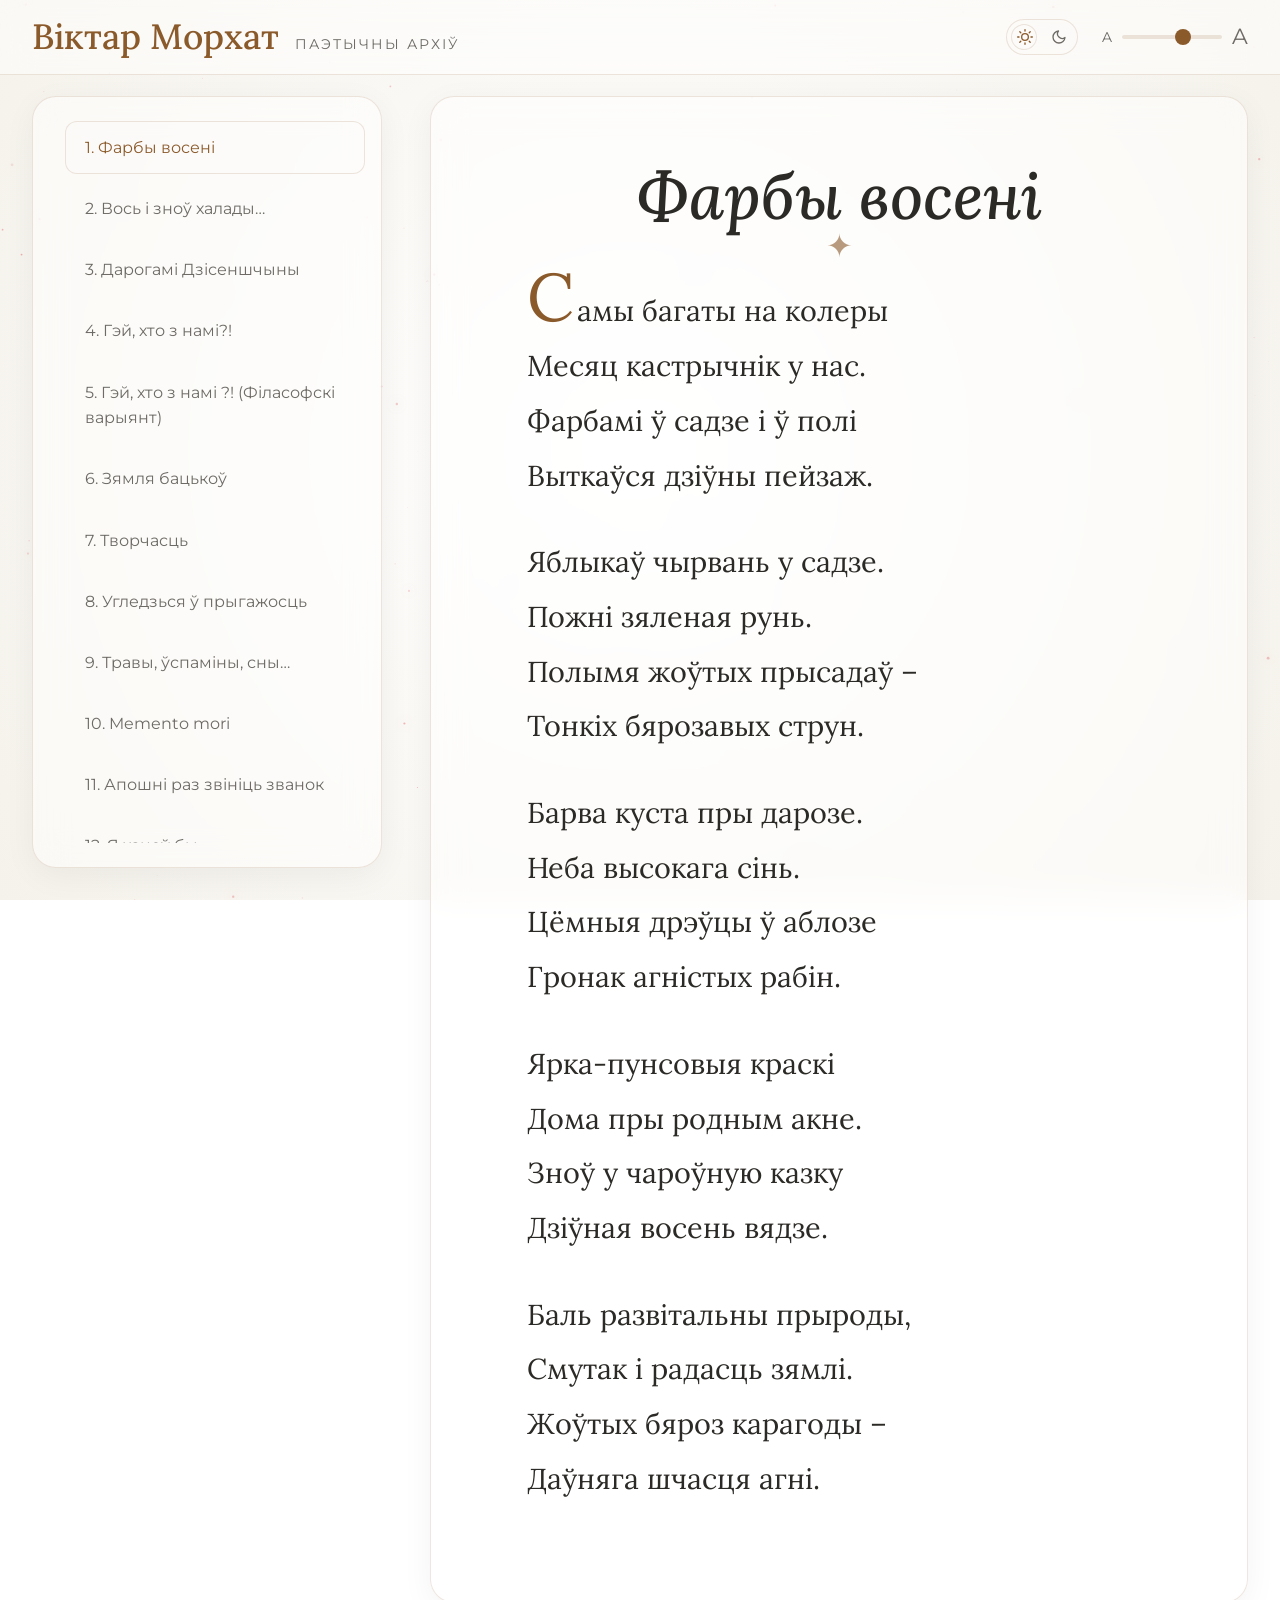
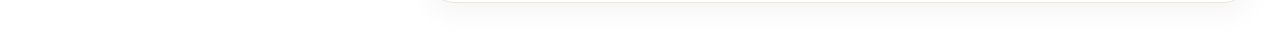
==== index.html @ 6c18079a "Deploy site for GitHub Pages" ====
<!DOCTYPE html>
<html lang="be">
<head>
    <meta charset="UTF-8">
    <meta name="viewport" content="width=device-width, initial-scale=1.0">
    <title>Віктар Морхат - Вершы</title>
    <!-- Google Fonts -->
    <link rel="preconnect" href="https://fonts.googleapis.com">
    <link rel="preconnect" href="https://fonts.gstatic.com" crossorigin>
    <link href="https://fonts.googleapis.com/css2?family=Lora:ital,wght@0,400;0,500;1,400;1,500&family=Montserrat:wght@300;400;500;600&display=swap" rel="stylesheet">
    <style>
:root {
    /* Night Theme Variables (Default) */
    --bg-color: #0b0c10;
    --text-primary: #e0e6ed;
    --text-secondary: #a0aab2;
    --accent: #d4af37; /* Gold */
    --glass-bg: rgba(20, 22, 28, 0.6);
    --glass-border: rgba(255, 255, 255, 0.08);
    --glass-shadow: 0 8px 32px 0 rgba(0, 0, 0, 0.37);
    --bg-gradient: radial-gradient(circle at center, #1b202c 0%, #0b0c10 100%);
    --particle-color: 255, 255, 255; /* Stars */
}

body.theme-day {
    /* Day Theme Variables */
    --bg-color: #f5f2eb;
    --text-primary: #2c2a26;
    --text-secondary: #6e6b66;
    --accent: #8b5a2b; /* Warm brown/gold */
    --glass-bg: rgba(255, 255, 255, 0.5);
    --glass-border: rgba(139, 90, 43, 0.15);
    --glass-shadow: 0 8px 32px 0 rgba(0, 0, 0, 0.05);
    --bg-gradient: radial-gradient(circle at center, #ffffff 0%, #f5f2eb 100%);
    --particle-color: 235, 175, 175; /* Petals/flowers */
}

* {
    margin: 0;
    padding: 0;
    box-sizing: border-box;
}

body {
    font-family: 'Montserrat', sans-serif; /* For UI */
    color: var(--text-primary);
    min-height: 100vh;
    overflow-x: hidden;
    line-height: 1.6;
    transition: background-color 1s ease, color 1s ease;
}

.bg-overlay {
    position: fixed;
    top: 0;
    left: 0;
    width: 100vw;
    height: 100vh;
    z-index: -2;
    background: var(--bg-gradient);
    transition: opacity 1s ease, background 1s ease;
}

/* Background Particles Animation */
.particles-bg {
    position: fixed;
    top: 0;
    left: 0;
    width: 100vw;
    height: 100vh;
    z-index: -1;
    pointer-events: none;
    background: transparent;
}

/* Top Header Elements */
.top-header {
    display: flex;
    padding: 1rem 2rem;
    background: var(--glass-bg);
    backdrop-filter: blur(16px);
    -webkit-backdrop-filter: blur(16px);
    border-bottom: 1px solid var(--glass-border);
    align-items: center;
    justify-content: space-between;
    position: fixed;
    top: 0;
    left: 0;
    width: 100%;
    z-index: 1000;
    gap: 1rem;
    box-sizing: border-box;
}

.header-left, .header-right {
    display: flex;
    align-items: center;
    gap: 1.5rem;
}

.header-brand {
    display: flex;
    flex-direction: row;
    align-items: baseline;
    gap: 1rem;
}

.mobile-title {
    font-family: 'Lora', serif;
    font-size: 2.2rem;
    color: var(--accent);
    font-weight: 500;
    margin: 0;
    line-height: 1.2;
    white-space: nowrap;
}

.header-subtitle {
    font-size: 0.85rem;
    color: var(--text-secondary);
    text-transform: uppercase;
    letter-spacing: 2px;
    margin: 0;
}

.mobile-font-control {
    margin: 0;
}

.mobile-font-control input[type="range"] {
    width: 100px;
}

.menu-toggle {
    background: transparent;
    border: none;
    color: var(--text-primary);
    cursor: pointer;
    padding: 0.5rem;
    display: none;
    align-items: center;
    justify-content: center;
}

.mobile-overlay {
    position: fixed;
    top: 0;
    left: 0;
    width: 100vw;
    height: 100vh;
    background: rgba(0, 0, 0, 0.5);
    z-index: 90;
    opacity: 0;
    visibility: hidden;
    transition: opacity 0.3s ease, visibility 0.3s ease;
}

.mobile-overlay.active {
    opacity: 1;
    visibility: visible;
}

/* Layout */
.layout {
    display: flex;
    max-width: 1600px;
    margin: 0 auto;
    padding: 2rem;
    padding-top: 6rem;
    gap: 3rem;
    min-height: 100vh;
}

/* Sidebar */
.sidebar {
    flex: 0 0 350px;
    background: var(--glass-bg);
    backdrop-filter: blur(16px);
    -webkit-backdrop-filter: blur(16px);
    border: 1px solid var(--glass-border);
    border-radius: 24px;
    padding: 1.5rem 1rem 1.5rem 1.5rem;
    box-shadow: var(--glass-shadow);
    display: flex;
    flex-direction: column;
    height: calc(100vh - 8rem);
    position: sticky;
    top: 6rem;
    transition: all 1s ease;
}

/* Theme Toggle Switch */
.theme-toggle {
    position: relative;
    background: rgba(255, 255, 255, 0.03);
    border: 1px solid var(--glass-border);
    cursor: pointer;
    padding: 0.4rem 0.6rem;
    border-radius: 30px;
    display: inline-flex;
    align-items: center;
    justify-content: space-between;
    width: 72px;
    height: 36px;
    transition: all 0.3s ease;
}

.theme-toggle .icon-sun,
.theme-toggle .icon-moon {
    width: 16px;
    height: 16px;
    z-index: 2;
    transition: all 0.3s ease;
}

.theme-toggle .icon-sun {
    color: var(--accent);
}

.theme-toggle .icon-moon {
    color: var(--text-secondary);
}

.theme-toggle .toggle-slider {
    position: absolute;
    top: 4px;
    left: 4px;
    width: 26px;
    height: 26px;
    background: rgba(255, 255, 255, 0.08);
    border: 1px solid var(--glass-border);
    border-radius: 50%;
    transition: transform 0.3s cubic-bezier(0.4, 0.0, 0.2, 1);
    z-index: 1;
}

body.theme-night .theme-toggle .toggle-slider {
    transform: translateX(36px);
}

body.theme-night .theme-toggle .icon-sun {
    color: var(--text-secondary);
}

body.theme-night .theme-toggle .icon-moon {
    color: var(--accent);
}

.theme-toggle:hover .toggle-slider {
    background: rgba(255, 255, 255, 0.15);
}

/* Font Size Control */
.font-control {
    display: flex;
    align-items: center;
    justify-content: center;
    gap: 10px;
    color: var(--text-secondary);
}

.font-control input[type="range"] {
    -webkit-appearance: none;
    width: 100px;
    height: 4px;
    background: var(--glass-border);
    border-radius: 2px;
    outline: none;
}

.font-decrease, .font-increase {
    cursor: pointer;
    user-select: none;
    transition: color 0.2s ease;
}

.font-decrease:hover, .font-increase:hover {
    color: var(--accent);
}

.font-control input[type="range"]::-webkit-slider-thumb {
    -webkit-appearance: none;
    width: 16px;
    height: 16px;
    border-radius: 50%;
    background: var(--accent);
    cursor: pointer;
    transition: transform 0.2s;
}

.font-control input[type="range"]::-webkit-slider-thumb:hover {
    transform: scale(1.2);
}

.poem-nav {
    flex-grow: 1;
    overflow-y: auto;
}

.poem-nav::-webkit-scrollbar {
    width: 4px;
}
.poem-nav::-webkit-scrollbar-thumb {
    background: var(--glass-border);
    border-radius: 4px;
}

.nav-list {
    list-style: none;
    display: flex;
    flex-direction: column;
    gap: 1.5rem;
}

.nav-category {
    border-bottom: 1px solid rgba(255, 255, 255, 0.05);
    padding-bottom: 1rem;
}

.nav-category summary {
    cursor: pointer;
    font-size: 1.1rem;
    font-family: 'Lora', serif;
    font-weight: 500;
    color: var(--text-primary);
    margin-bottom: 0.8rem;
    padding: 0.5rem 0;
    transition: color 0.3s ease;
    list-style: none; /* Hide default arrow in some browsers */
    display: flex;
    justify-content: space-between;
    align-items: center;
}

.nav-category summary::-webkit-details-marker {
    display: none; /* Hide default arrow in WebKit */
}

.nav-category summary::after {
    content: '▾';
    font-size: 1.2rem;
    color: var(--accent);
    transition: transform 0.3s ease;
}

.nav-category[open] summary::after {
    transform: rotate(-180deg);
}

.nav-category summary:hover {
    color: var(--accent);
}

.nav-category-list {
    list-style: none;
    display: flex;
    flex-direction: column;
    gap: 0.5rem;
    padding-left: 0.5rem;
}

.nav-item a {
    text-decoration: none;
    color: var(--text-secondary);
    font-size: 1rem;
    padding: 0.8rem 1.2rem;
    display: block;
    border-radius: 12px;
    transition: all 0.3s ease;
    border: 1px solid transparent;
}

.nav-item a:hover {
    background: rgba(255, 255, 255, 0.05);
    color: var(--text-primary);
    transform: translateX(5px);
}

.nav-item.active a {
    background: rgba(255, 255, 255, 0.08);
    color: var(--accent);
    border: 1px solid var(--glass-border);
}

/* Main Content */
.main-content {
    flex: 1;
    display: flex;
    flex-direction: column;
    gap: 2rem;
}

.poem-card {
    background-color: var(--glass-bg);
    backdrop-filter: blur(16px);
    -webkit-backdrop-filter: blur(16px);
    border: 1px solid var(--glass-border);
    border-radius: 24px;
    padding: 4rem 6rem;
    box-shadow: var(--glass-shadow);
    transition: all 1s ease;
    opacity: 1;
    transform: translateY(0);
}

.poem-card.fading {
    opacity: 0;
    transform: translateY(15px);
    transition: opacity 0.5s ease, transform 0.5s ease;
}

.poem-header {
    text-align: center;
    margin-bottom: 4rem;
    position: relative;
    z-index: 1;
}

.poem-header::after {
    content: '✦';
    position: absolute;
    bottom: -2.5rem;
    left: 50%;
    transform: translateX(-50%);
    color: var(--accent);
    font-size: 2rem;
    opacity: 0.6;
    transition: color 1s ease;
}

.poem-header {
    text-align: center;
    margin-bottom: 2rem;
}

.poem-title {
    font-family: 'Lora', serif;
    font-size: 4rem; /* Large size from V2 */
    font-weight: 500;
    color: var(--text-primary);
    margin-bottom: 0.5rem;
    line-height: 1.1;
    font-style: italic;
    transition: color 1s ease;
}

.poem-subtitle {
    font-family: 'Lora', serif;
    font-size: 2rem;
    font-style: italic;
    color: var(--text-secondary);
    font-weight: 400;
    transition: color 1s ease;
}

.poem-epigraph {
    font-style: italic;
    text-align: right;
    font-size: 1.3rem;
    color: var(--text-secondary);
    opacity: 0.9;
    margin-top: 2rem;
    margin-bottom: 2rem;
    margin-left: auto;
    width: auto;
    max-width: 90%;
    border-right: 2px solid var(--accent);
    padding-right: 1.5rem;
    line-height: 1.6;
}

.poem-footnotes {
    font-family: 'Lora', serif;
    font-style: italic;
    font-size: 1rem;
    color: var(--text-secondary);
    opacity: 0.8;
    border-top: 1px solid var(--glass-border);
    padding-top: 1.5rem;
    margin-top: 3rem;
    line-height: 1.6;
    text-align: left;
}

.poem-body {
    font-family: 'Lora', serif; /* Font from V3 */
    font-size: var(--poem-font-size, 1.8rem);
    line-height: 1.9;
    color: var(--text-primary);
    max-width: 800px;
    margin: 0 auto;
    transition: color 1s ease, font-size 0.2s ease;
}

.stanza.part-number {
    font-family: 'Lora', serif;
    font-style: italic;
    color: var(--accent);
    text-align: center;
    margin-top: 3rem;
    margin-bottom: 1.5rem;
}

.stanza {
    margin-bottom: 2rem;
}

.stanza.indented {
    margin-left: 3rem;
}
.stanza {
    white-space: pre-line;
}

/* Raised Cap instead of Drop Cap */
.stanza:first-child::first-letter {
    font-size: 4.2rem;
    color: var(--accent);
    font-weight: 400;
    line-height: 1;
    margin-right: 0.2rem;
}

.poem-footer {
    text-align: right;
    margin-top: 4rem;
    font-style: italic;
    color: var(--text-secondary);
    font-family: 'Montserrat', sans-serif;
    font-size: 1.2rem;
    transition: color 1s ease;
}

.poem-date {
    text-align: right;
    margin-top: 2rem;
    font-style: italic;
    color: var(--text-secondary);
    font-family: 'Montserrat', sans-serif;
    font-size: 1.1rem;
    opacity: 0.8;
}

/* Responsive */
@media (max-width: 1200px) {
    .layout {
        gap: 2rem;
    }
}

@media (max-width: 900px) {
    .menu-toggle {
        display: flex;
    }
    .header-brand {
        flex-direction: column;
        align-items: flex-start;
        gap: 0;
    }
    .mobile-title {
        font-size: 1.4rem;
        white-space: normal;
    }
    .header-subtitle {
        display: none;
    }
    .top-header {
        padding: 0.8rem 0.5rem;
        gap: 0.5rem;
    }
    .header-left, .header-right {
        gap: 0.5rem;
    }
    .mobile-font-control input[type="range"] {
        width: 60px;
    }
    
    .layout {
        flex-direction: column;
        padding: 5rem 1.5rem 1.5rem 1.5rem;
    }
    
    /* Mobile Sidebar - Off-canvas */
    .sidebar {
        position: fixed;
        top: 0;
        left: -100%;
        width: 320px;
        height: 100vh;
        z-index: 100;
        border-radius: 0;
        border: none;
        border-right: 1px solid var(--glass-border);
        box-shadow: 5px 0 20px rgba(0,0,0,0.3);
        margin: 0;
        padding: 6rem 1.5rem 2rem 1.5rem;
        transition: left 0.3s ease;
    }
    
    .sidebar.open {
        left: 0;
    }
    
    .poem-card {
        padding: 2.5rem;
    }
    
    .poem-title {
        font-size: 2.8rem;
    }
    
    .poem-subtitle {
        font-size: 1.5rem;
    }
    
    .poem-body {
        /* font-size controlled by CSS var */
    }
    
    .stanza:first-child::first-letter {
        font-size: 4rem;
    }
}

@media (max-width: 600px) {
    .poem-card {
        padding: 1.5rem;
    }
    .poem-title {
        font-size: 2.2rem;
    }
    .poem-subtitle {
        font-size: 1.2rem;
    }
    .drop-cap {
        font-size: 3rem;
        padding-right: 0.5rem;
    }
    .drop-cap::after {
        font-size: 0.8rem;
        top: -5px;
    }
    .stanza.part-number {
        font-size: 1.5rem;
    }
    .poem-epigraph {
        font-size: 0.95rem;
    }
    .poem-date {
        font-size: 1rem;
    }
    .poem-footnotes {
        font-size: 0.9rem;
    }
}

</style>
</head>
<body class="theme-day">
    <!-- Background Canvas for dynamic particles -->
    <canvas id="particles-canvas" class="particles-bg"></canvas>
    
    <!-- Background Overlay for dynamic gradients -->
    <div id="bg-overlay" class="bg-overlay"></div>

    <!-- Global Header -->
    <header class="top-header">
        <div class="header-left">
            <button id="menu-toggle" class="menu-toggle" aria-label="Адкрыць меню">
                <svg xmlns="http://www.w3.org/2000/svg" width="28" height="28" viewBox="0 0 24 24" fill="none" stroke="currentColor" stroke-width="2" stroke-linecap="round" stroke-linejoin="round"><line x1="3" y1="12" x2="21" y2="12"></line><line x1="3" y1="6" x2="21" y2="6"></line><line x1="3" y1="18" x2="21" y2="18"></line></svg>
            </button>
            <div class="header-brand">
                <h1 class="mobile-title">Віктар Морхат</h1>
                <p class="header-subtitle">Паэтычны архіў</p>
            </div>
        </div>
        <div class="header-right">
            <button id="theme-toggle" class="theme-toggle" aria-label="Пераключыць тэму">
                <div class="toggle-slider"></div>
                <svg class="icon-sun" xmlns="http://www.w3.org/2000/svg" width="24" height="24" viewBox="0 0 24 24" fill="none" stroke="currentColor" stroke-width="2" stroke-linecap="round" stroke-linejoin="round"><circle cx="12" cy="12" r="5"></circle><line x1="12" y1="1" x2="12" y2="3"></line><line x1="12" y1="21" x2="12" y2="23"></line><line x1="4.22" y1="4.22" x2="5.64" y2="5.64"></line><line x1="18.36" y1="18.36" x2="19.78" y2="19.78"></line><line x1="1" y1="12" x2="3" y2="12"></line><line x1="21" y1="12" x2="23" y2="12"></line><line x1="4.22" y1="19.78" x2="5.64" y2="18.36"></line><line x1="18.36" y1="5.64" x2="19.78" y2="4.22"></line></svg>
                <svg class="icon-moon" xmlns="http://www.w3.org/2000/svg" width="24" height="24" viewBox="0 0 24 24" fill="none" stroke="currentColor" stroke-width="2" stroke-linecap="round" stroke-linejoin="round"><path d="M21 12.79A9 9 0 1 1 11.21 3 7 7 0 0 0 21 12.79z"></path></svg>
            </button>
            <div class="font-control mobile-font-control" aria-label="Памер шрыфта">
                <span class="font-decrease" style="font-size: 0.9rem">A</span>
                <input type="range" class="font-slider" min="0.8" max="2.4" step="0.1" value="1.8" aria-label="Рэгуляваць памер шрыфта">
                <span class="font-increase" style="font-size: 1.4rem">A</span>
            </div>
        </div>
    </header>

    <!-- Mobile Overlay -->
    <div id="mobile-overlay" class="mobile-overlay"></div>

    <div class="layout">
        <!-- Sidebar Navigation -->
        <aside class="sidebar" id="sidebar">
            
            <nav class="poem-nav">
                <ul class="nav-list" id="poem-list">
                    <!-- Nav items will be generated by JS -->
                </ul>
            </nav>
        </aside>

        <!-- Main Content -->
        <main class="main-content">
            <article class="poem-card" id="poem-wrapper">
                <header class="poem-header">
                    <h2 class="poem-title" id="poem-title"></h2>
                    <h3 class="poem-subtitle" id="poem-subtitle"></h3>
                    <div class="poem-epigraph" id="poem-epigraph"></div>
                </header>
                
                <div class="poem-body" id="poem-body">
                    <!-- Poem content will be injected by JS -->
                </div>
                <div class="poem-date" id="poem-date"></div>
                <div class="poem-footnotes" id="poem-footnotes"></div>
            </article>
        </main>
    </div>

    <script>
const categories = [
    {
        "title": "Лірычныя",
        "poems": [
            {
                "title": "Фарбы восені",
                "subtitle": "",
                "epigraph": "",
                "text": "Самы багаты на колеры\nМесяц кастрычнік у нас.\nФарбамі ў садзе і ў полі\nВыткаўся дзіўны пейзаж.\n\nЯблыкаў чырвань у садзе.\nПожні зяленая рунь.\nПолымя жоўтых прысадаў –\nТонкіх бярозавых струн.\n\nБарва куста пры дарозе.\nНеба высокага сінь.\nЦёмныя дрэўцы ў аблозе\nГронак агністых рабін.\n\nЯрка-пунсовыя краскі\nДома пры родным акне.\nЗноў у чароўную казку\nДзіўная восень вядзе.\n\nБаль развітальны прыроды,\nСмутак і радасць зямлі.\nЖоўтых бяроз карагоды –\nДаўняга шчасця агні.",
                "date": "",
                "footnotes": ""
            },
            {
                "title": "Вось і зноў халады…",
                "subtitle": "",
                "epigraph": "",
                "text": "Вось і зноў халады… Над палямі маўклівымі\nЖуравоў клін самотны у вырай плыве.\nПрацінае душу адчуванне шчымлівае:\nНа іх крылах сплываюць апошнія мроі мае…\n\nВыпадкова прыходзім мы ў свет гэты белы,\nАбжываем яго паччуццём трапяткім.\nА ў юнацтве пасля называем ўжо смела\nГэты свет непаўторным, адзіным, сваім.\n\nМаладыя гады абяцаюць так многа…\nУсё хочацца бачыць у полымі зор.\nХоць адорыць жыццё нас і скупа і строга,\nЗастануцца жаданымі воля, надзея, прастор.\n\nСаграваюць душу нам іскрынкі надзеі,\nШто зайграюць фанфары ў часы перамог,\nШто дасць лёс нам узлёт, вышыню і падзеі,\nІ бязмежную волю шчаслівых дарог.\n\nПралятаюць гады. Іх пражыта нямала.\nЗа смугою гадоў наш юнацкі парог.\nДзякуй лёсу за ўсё, і прасі, каб душа не праспала\nВышыню, і узлёт, і бязмежную волю дарог.\n\nАдыйшло, адцвіло, адарвалася крыгай,\nМнога мараў заглухла ў чаканні пустым…\nЧас збірацца і нам ў недалёкі ўжо вырай.\nЦягам часу мы сыйдзем туды па адным…\n\nВось і зноў халады… Над палямі маўклівымі\nЖуравоў клін самотны у вырай плыве.\nПрацінае душу адчуванне шчымлівае:\nАдплываюць у вечнасць спадзевы мае…",
                "date": "",
                "footnotes": ""
            },
            {
                "title": "Дарогамі Дзісеншчыны",
                "subtitle": "",
                "epigraph": "",
                "text": "Высокае неба над намі,\nЎ ім сонца, аблокі, прастор.\nІмчым мы крутымі шляхамі,\nІ неба нам сёння – шацёр.\n\nБяскрайнія побач абшары.\nУ квецені буйнай зямлля.\nКустоўя зялёныя хмары,\nІ сініх лясоў паласа.\n\nСады, палісаднікі, хаты\nВясёлкавым ззяюць агнём.\nНапэўна, як госці, прыняты\nБылі б мы тут кожнным дваром.\n\nІ хоць нетаропка, ды вечна\nПлыве побач з намі Дзісна.\nДа мора імкнецца спрадвечна\nЛюбімай радзімы рака.\n\nА лёсы людзей майго краю,\nЯкія жывуць сярод нас…\nГісторыі кнігу чытаем,\nЯк чуем іх просты расказ.\n\nГісторыя робіцца блізкай,\nАхвяры, героі яе…\nНам прзвішчы на абелісках –\nСуровы ўспамін аб вайне…\n\nНашчадкі былых пакаленняў,\nНам спадчынай гэта зямля!\nМацнее ў душы пакланенне,\nСвятыняй нам будзе яна.",
                "date": "",
                "footnotes": ""
            },
            {
                "title": "Гэй, хто з намі?!",
                "subtitle": "",
                "epigraph": "",
                "text": "Нехта едзе на мора,\nНехта ў лес па грыбы.\nМы з сябрамі – на ровар,\nІ далей ад нуды!\n\nЯркай стужкай дарога\nПерад намі бяжыць,\nНезвычайнага многа\nАбяцае адкрыць\n\nТут за кожным пагоркам\nНовы край-далягляд.\nВечаровая зорка\nНас не верне назад.\n\nНехта едзе на мора,\nНехта ў лес па грыбы.\nМы з сябрамі – на ровар,\nІ далей ад нуды!\nГэй, хто з намі?! –\nНа ровар –\nІ далей ад нуды!",
                "date": "",
                "footnotes": ""
            },
            {
                "title": "Гэй, хто з намі ?! (Філасофскі варыянт)",
                "subtitle": "",
                "epigraph": "Варыянт другі, пашыраны, філасофскі",
                "text": "\nНехта едзе на мора,\nНехта ў лес па грыбы.\nМы з сябрамі – на ровар,\nІ далей ад нуды!\n\nЯркай стужкай дарога\nПерад намі бяжыць,\nНезвычайнага многа\nАбяцае адкрыць\n\nТут за кожным пагоркам\nНовы край-далягляд.\nВечаровая зорка\nНас не верне назад.\n\nНехта едзе на мора,\nНехта ў лес па грыбы.\nМы з сябрамі – на ровар,\nІ далей ад нуды!\nГэй, хто з намі? –\nНа ровар –\nІ далей ад нуды!\n\nАд застою-запою\nШэрай шэрасці дзён\nМы сваёй галавою\nПаратунак найдзём.\n\nАд экранных “пападаў”\nІ халтуры-маны\nХай ратуе нас праўда,\nЛес, дарога, сябры.\n\n\nАд занудлівых спрэчак,\nАд “цэ. у “ на штодзень\nДа чароўных да рэчак\nМчым каторы ўжо дзень.\n\nНехта едзе на мора,\nНехта ў лес па грыбы.\nМы з сябрамі – на ровар,\nІ далей ад нуды!\n\nМожа хто ў Дон-Кіхоты\nХоча нас запісаць?\nГэтай славы высокай\nСцяг гатовы узняць.\n\nНе часовай карысці\nВыпадковых выгод!\nДа вышэйшых мы ісцін\nПачынаем паход.\n\nНехта едзе на мора,\nНехта ў лес па грыбы,\nМы з сябрамі – на ровар,\nІ далей ад нуды!\n\nГэй, хто з намі? -\nНа ровар -\nІ далей ад нуды!",
                "date": "Чэрвень 2004 г., в. Зорка.",
                "footnotes": ""
            },
            {
                "title": "Зямля бацькоў",
                "subtitle": "",
                "epigraph": "500-годдзю Шаркаўшчыны прысвячаецца",
                "text": "Малая радзіма – дзяцінства зямля,\nМілейшага ў свеце не знаю!\nСваю цеплыню ты мне дорыш спаўна,\nА я цябе песняй вітаю.\n\nГэта зямля бацькоў\nСпадчынай нам застанецца.\nНад прыгажуняй Дзісной\nБыць нашай Шаркоўшчыне вечна!\n\nРупная праца маіх землякоў\nСлавай вядома ў народзе.\nПраца і творчасць…У душах бацькоў\nНеба з зямлёю у згодзе.\n\nУ лютых пажарах апошняй вайны,\nРатуючы свет і краіну,\nЖыццё баранілі мае землякі,\nЗагойвалі раны Радзімы.\n\nДарога у даль бяжыць,\nСонца глядзіцца у вочы.\nУ роднай старонцы нам жыць,\nБудуючы дом свій моцны.\n\nМова, і песня. І хлеб –\nЎсё нашае тут спрадвеку.\nГодны пакінуць след…\nШто трэба яшчэ чалавеку?\n\nГэта зямля бацькоў\nСпадчынай нам застанецца.\nНад прыгажуняй Дзісной\nБыць нашай Шаркоўшчыне вечна!",
                "date": "",
                "footnotes": ""
            },
            {
                "title": "Творчасць",
                "subtitle": "Санет",
                "epigraph": "Пачынаючы верш, паэт, як правіла, не ведае, чым\nён закончыцца, і часам бывае вельмі здзіўлены тым, што атрымалася, бо часта атрымоўваецца лепш, чым ён разлічваў, думка яго сягае далей…\nЗ Нобелеўскай лекцыі Іосіфа Бродскага.",
                "text": "Я не люблю у вершах даўжыні,\nЎ якой і сэнс, і думка  тоне.\nШматслоўе не заменіць глыбіні,\nХоць і прыдасць тварэнню від прыстойны.\n\nПарой здаецца, што мае радкі\nЎжо існуюць у сховішчах падземных,\nІ трэба выдаліць баласт з руды,\nКаб адрадзіўся верш, да часу патаемны.\n\nАдсекчы лішняе, як скульптар гаварыў,\nСкарбонку слоў праверыць пільна…\nЦярпенне мець, не кідаць у прарыў\nШкарлупкі вобразаў замшэла-пыльных…\n\nСапраўдны майстра там шэдэўр тварыў,\nДзе шмат хто адступаўся у бяссіллі.",
                "date": "",
                "footnotes": ""
            },
            {
                "title": "Угледзься ў прыгажосць",
                "subtitle": "Санет",
                "epigraph": "",
                "text": "\nПасля дажджу ў траве стракочуць конікі.\nАд дзённай спёкі ўратавалася трава.\nІ скачуць ў ёй зялёныя дуронікі,\nІм не баліць аб іншым галава.\n\nПчале ўжо не ляцець да кветак болей –\nПрацаўнікам няўдзячны сёння выпаў лёс.\nНа час які камбайн спыніўся ў полі,\nУ некага пракос ля рэчкі не дасох.\n\nНа сёння ўсё. Адкінь жа звычны клопат.\nАле не закрывай прытомленых павек.\nУгледзься ў прыгажосць, бо ты ж не робат,\nІрвіся з шэрасці будзённай, чалавек!\n\nЗ прыродай нашаю пабудзь ты гэтым часам…\nА днямі для работ цябе адорыць век.",
                "date": "",
                "footnotes": ""
            },
            {
                "title": "Травы, ўспаміны, сны…",
                "subtitle": "",
                "epigraph": "",
                "text": "Доўгія цёмныя цені\nКрэсляць зялёны луг.\nСонечных блёсткаў адценні\nТвораць чароўны круг.\n\nЛетняга вечара ціша.\nСонца ля дальняй мяжы.\nВетрык лагодны калыша\nТравы, ўспаміны, сны…\n\nЎсё гарманічна і проста,\nСветлай спавіта тугой:\nДзён нашых тайныя кросны\nДораць нам зрэдку спакой.\n\nКажуць, што ўсё паўтараецца,\nНедзе ўсплыве праз гады…\nХай і тады так злучаецца:\nТравы… Ўспаміны… Сны…",
                "date": "Верасень 2006 г.",
                "footnotes": ""
            },
            {
                "title": "Memento mori",
                "subtitle": "альбо Чаму не хоча паміраць беларус",
                "epigraph": "",
                "text": "Нават дзіўна: чакаю вечара\nЗ аксамітным зорным агнём,\nБыццам мне не хапае нечага\nГэтым жнівеньскім ясным днём.\n\nТам, далёка, ў касмічных высях\nПаляванне пачнуць Стральцы,\nІ Мядзведзіцы ў зорны прысак\nЗноў апусцяць свае каўшы.\n\nА з бясконцай Чумацкай Дарогі\nДанясецца зноў скрып палазоў –\nНевыказныя зыкі трывогі,\nАдгалоссе загадкавых слоў.\n\nНас завуць да сябе нашы продкі,\nЗапрашаюць у Вырай свой.\nІ штоночы іх сані-лодкі\nПрыплываюць за нечай душой.\n\nЯ яшчэ не магу, пачакайце,\nБолей часу мне мерыў лёс!..\nБацька, маці, даўжэй затрымайце\nЛя сябе майго лёсу воз…\n\nЛуг ля рэчкі яшчэ не скошаны,\nІ ля дома работы ёсць…\nВось на ганку прыступкі зношаны,\nА праз тыдзень у хату госць…\n\nНе трыбун, не палітык па званні,\nСвет не ўбачыць даўгоў маіх.\nАле ёсць і ў мяне абяцанні\nДля радні і сяброў сваіх…\n\nЦі пражыў я сваё, ці нацешыўся\nТым, што ў марах і ў планах было?\nІ ці здолеў я ўсіх усцешыць,\nШто са мною ішлі праз жыццё?\n\nЯ яшчэ не паспеў, пачакайце!\nБолей часу мне мерыў лёс…\nБацька, маці, даўжэй затрымайце\nЛя сябе мой апошні воз!\n\nСёння ўсё-ткі не збочыў з Дарогі,\nНе дайшоў той абоз да мяне…\nЗорка-знічка маёй трывогі\nДагарае ў рачной вадзе…\n\nЗрэдку думаем мы аб смерці\n( На зямлі ж нам не вечна быць! ),\nНе таму, каб спакойна памерці,\nДля таго, каб прыстойна жыць.",
                "date": "2005 г.",
                "footnotes": "Memento mori (лац.) – Помні аб смерці. Лацінскі выраз з сэнсам: помні аб смерці, каб прыстойна жыць.\nСтралец(Стральцы), Мядзведзіцы – нябесныя сузор’і.\nЧумацкі Шлях – народная назва Млечнага Шляху.\nВырай – у беларускай міфалагічнай традыцыі – старажытная назва раю і райскага сусветнага дрэва, у вяршынях якога жывуць птушкі і душы памерлых."
            },
            {
                "title": "Апошні раз звініць званок",
                "subtitle": "",
                "epigraph": "Дачцэ Марыі і яе аднакласнікам, выпускнікам 2007 г.,                               прысвячаецца.",
                "text": "Ўсё пачынаецца са школ:\nЖыцця пазнанне і дарогі\nЎ шырокі свет, які вакол,\nЎ якім надзеі і трывогі.\n\nА сілу крылаў, каб ўзляцець,\nДала вам школа.\nЗапомні ж школьных клёнаў медзь,\nСяброўства кола.\n\nЗапомні ты як дом другі\nУ Зорцы школу –\nКуточак родны, дарагі\nЎ жыцця прасторах.\n\nБо пачынаецца са школ\nЖыцця пазнанне і дарогі\nЎ шырокі свет, які вакол,\nЎ якім надзеі і трывогі.\n\nШырокі свет хай стрэне вас\nНе цёмнай хмарай,\nДабром сустрэне ў добры час\nІ здзейсніць мары.\n\nДля вас у вашым класе.\nДы не канчаецца урок,\nЁн доўжыцца у часе…\n\nБо пачынаецца са школ\nЖыццё, надзеі і трывогі,\nШырокі свет, які вакол,\nЎ якім шчаслівыя дарогі.",
                "date": "",
                "footnotes": ""
            },
            {
                "title": "Я хацеў бы…",
                "subtitle": "",
                "epigraph": "",
                "text": "Мы ідзём па размечанай трасе.\nШлях памечаны лентай гадоў.\nЯ хацеў бы згубіцца у часе,\nКаб сустрэцца з табою ізноў…\n\nМы сяброўства цанілі высока,\nМы каханне умелі дарыць,\nІ да зорнай, да ночы глыбокай\nЯ хацеў бы з табой гаварыць…\n\nДы, на жаль, цягнікі так не ходзяць,\nСамалёты лятуць не туды…\nТолькі памяць, бывае, нас водзіць\nСном чароўным у тыя гады,\n\nДзе сяброўства цанілі высока,\nДзе каханне умелі дарыць,\nДзе да зорнай, да ночы глыбокай\nЯ хацеў бы з табой гаварыць …\n\nТам задумы і мары мы здзейснілі б,\nРазгадалі б галоўны сакрэт,\nІ жыццё, зноў жыццё напрадвесні,\nМы расквецілі б яснасцю мэт.\n\nМы ідзём па размечанай трасе,\nЗа плячыма ўжо многа гадоў…\nЯ хацеў бы згубіцца у часе,\nКаб сустрэцца з табою ізноў…\n\nПраз гады я хацеў бы пранесці\nЦеплынню тых  юначых гадоў…\nБыццам зноў мы з табой напрадвесні,\nНа парозе жыццёвых шляхоў.",
                "date": "",
                "footnotes": ""
            },
            {
                "title": "Мэтай узвысіў жыццё",
                "subtitle": "",
                "epigraph": "Вітольду Антонавічу Ермалёнку з Мёр і яго\nархеалагічна-краязнаўчаму клубу “Арганаўты мінулага”\nпрысвячаецца",
                "text": "\nДобра таму, хто здолеў\nМэтай узвысіць жыццё,\nШэрыя будні адолеў,\nСлова сказаў сваё.\n\nЯк арганаўтам праз моры\nТрэба было плысці,\nТрэба некаму зрушыць горы,\nКаб адкрыць, захаваць, знайсці.\n\nЎ курганах пахавана гісторыя\nКраю нашага за вякі.\nТут славутых падзей тэрыторыя\nІ няўдач ракавых камяні.\n\nРазбураць яшчэ трэба горы\nЗакарэлай чужой хлусні\nПра высокія нашы зоры\nІ спрадвечныя карані.\n\nЎ курганах, на архіўных паліцах,\nНа гарышчах сядзібаў старых\nСкарб галоўны таемна зіхціцца,\nАрганаўтаў чакае тваіх.\n\nХто ўжо зведаў шукальніка долю,\nЗразумее той слова маё:\nДобра таму, хто здолеў\nМэтай узвысіць жыццё.",
                "date": "2016 г., в. Зорка",
                "footnotes": ""
            },
            {
                "title": "Маладыя гады",
                "subtitle": "",
                "epigraph": "",
                "text": "Я прыеду сюды,\nКаб сустрэцца з сябрамі,\nКаб пазбыцца тугі,\nШто прыходзіць начнымі часамі.\n\nНашы шпаркія коні-гады\nПерабеглі ўжо рысу “за сорак”.\nМы цяпер ўжо не так, як тады,\nЎ маладыя гады,\nСустракаем свой ранішні золак.\n\nО, не так, як тады,\nЎ маладыя гады,\nКалі неба вышэй,\nКалі сонца ярчэй,\nА сяброўства мацней за выгоды.\n\nВечны клопат цяпер у жыцці\nПра сям’ю, і даўгі, і работу.\nПадрастаюць сыны…\nПадрастаюць сыны\nІ глядзяць на бацькоў ўжо звысоку,\nЯк калісьці і мы.\n\nЯк калісьці і мы\nУ свае маладыя гады,\nКалі неба вышэй,\nКалі сонца ярчэй,\nА сяброўства мацней за выгоды.\n\nІм сваёю дарогай ісці,\nПамыляцца, шукаць і знаходзіць…\nМы не будзем зайдросціць, сябры:\nХай шукаюць яны,\nХай знаходзяць яны,\nЯк калісьці і мы…\n\nЯк калісьці і мы\nУ свае маладыя гады,\nКалі неба вышэй,\nКалі сонца ярчэй,\nА сяброўства мацней за выгоды.",
                "date": "",
                "footnotes": ""
            },
            {
                "title": "Прыедзьце на сустрэчу!",
                "subtitle": "",
                "epigraph": "",
                "text": "Не шмат мінулага прыкмет,\nІ клопат іншы думкі поўніць.\nАле яшчэ не сцёрся след,\nЯшчэ усіх нас можна ўспомніць.\n\nКаб стала крышачку цяплей\nЎ студзёным свеце, --\nСяброўства з часам даражэй, –\n\nСтамляе нас будзённы дзень,\nКалі жывём без мэты.\nХай дойдзе радасці прамень\nЗ чароўнай метай:\n\n“Сяброўства з часам даражэй –\nПрыедзьце на сустрэчу,\nКаб стала крышачку цяплей\nНа белым свеце…”\n\nУ многіх, мусіць, ўнукі ёсць,\nПавырасталі дзеці…\nСвайму юнацтву будзеш госць.\nПрыедзь жа на сустрэчу!\n\nХай стане крышачку цяплей\nНа гэтым свеце\nСяброўства з часам даражэй.\nПрыедзь жа на сустрэчу!",
                "date": "08. 12. 2004 г.",
                "footnotes": ""
            },
            {
                "title": "Роздум перад сустрэчай",
                "subtitle": "",
                "epigraph": "",
                "text": "Цягнік бяжыць праз ноч,\nПра штось такочуць колы.\nА сон злятае з воч,\nХоць цішыня ў вагоне.\n\n\tЗа вокнамі ізноў\n\tЗнаёмая дарога…\n\tПульсуе ў скронях кроў\n\tІ думак, думак многа…\n\nМайго юнацтва час\nЗвязаны з Мінскам.\nГадоў жалезны прас\n“Стрыжэ” даволі нізка.\n\n\tЁн з памяці людзей\n\t( Маёй таксама ),\n\tСцірае шмат падзей,\n\tРазмыта панарама…\n\nНа ёй пад прасам тым\nУсё не так дэтальна.\nНе кожны успамін\nГлядзіцца эпахальна.\n\n\tУмоўны знак-імя,\n\tБывае, сцёрты,\n\tНяма і назвы дня.\n\tІ дзён такіх – кагорты…\n\nНяўмольны час ляціць\n( Ну што тут зробіш! ).\nДай, памяць, аднавіць,\nШто ў яве не адродзіш…\n\n\tНаш родны інстытут\n\t( Віват і шанаванне! )\n\tНастаўніцкі маршрут\n\tАкрэсліў звышрэальна.\n\nУ кожнага быў ўзлёт,\nХвіліны дасягненняў,\nКрышылі страху лёд\nШчаслівыя імгненні.\n\n\tЖылі, як і бацькі,\n\tПад зоркай звычаёвай…\n\tЦі думаць мы маглі\n\tАб зменах эры новай?!\n\nШчаслівыя ўжо тым,\nШто кроў Чачні, Афгана\nРавеснікам маім\nЖыцця не перарвала.\n\n\tГаркотны прысмак ёсць:\n\tНе тое збудавалі,\n\tНа зломе дзвюх эпох\n\tЧужое падтрымалі…\n\nДзяўчаткі тых гадоў,\nНапэўна, ўжо бабулі.\nСыны хлапцоў-сяброў\nСвой, мусіць, маюць вулей…\n\n\tЗастаўся ж назаўжды\n\tЮнацтва водар.\n\tМне сняцца праз гады\n\tЛюбімых твараў вочы.\n\nЗа вокнамі ізноў\nЗнаёмая дарога.\nПульсуе ў скронях кроў\nІ  думак, думак многа…",
                "date": "2004 г., чэрвень",
                "footnotes": ""
            },
            {
                "title": "А мемуары з нечага пісаць…",
                "subtitle": "Санет лірычна-іранічны",
                "epigraph": "…и тратить мощь свою\nНа подвиг прозябанья…\nПоль Верлен",
                "text": "Мы не кляліся пакарыць сусвет\nІ клятваў Ганібальскіх не давалі.\nЗвычайнага жыцця някідкі след\nУ звычнай каляіне мы праклалі.\n\nПарой, бывае, воблачка тугі\nЖурбой сумніву сэрца сцісне:\nКаб зоркі іншыя і іншыя кругі,\nІнакшае з дурнот жыцця шукаў бы выйсце…\n\nДык хай даюць ацэнку старцы-мудрацы,\nШто судзяць ўсіх і ўсё так строга:\nСтаіць той дом, дзе выраслі сыны,\nІ дрэвы ёсць ля дома тога…\n\nА зоркі знеба не нам хапаць.\nТаму і мемуары з нечага пісаць…",
                "date": "2002 г.",
                "footnotes": ""
            },
            {
                "title": "Роздум пасля сустрэчы",
                "subtitle": "",
                "epigraph": "…и мало-помалу мне почему-то начинает казаться, что обо мне тоже вспоминают, меня ждут и что мы встретимся…\nА. П. Чехов « Дом с мезонином»",
                "text": "\nЛанцуг штодзённай звычнай справы,\nЛанцуг будзёншчыны і страт…\nІ гэтым колам, божа правы,\nЯк засланіўся далягляд!\n\nЖыцця ці многа застаецца,\nМы пачынаем ўжо старэць…\nІ кожны з нас цяпер імкнецца\nНа шлях свой пільна паглядзець,\n\nКаб ў тым жыцці, што засталося,\nЯкое можна нам дажыць,\nСабраць усё, што удалося\nНевыпадковае стварыць.\n\nБацькоўскі клопат, лёсы вучняў,\nЯкіх мы ставім на крыло…\nУ гэтым ўсім, без фразы гучнай,\nГарыць настаўніка жыццё.\n\nЯшчэ ў жыцці, што застаецца\n( “ У сувязі” ці “ без прычын” ),\nХай ціхім рэхам адгукнецца\nХоць выпадковы успамін.\n\nХоць мімалётна прыгадайце\nЖытло на вулцы Пушкароў,\nЎ альбомных здымках тых пазнайце,\nКаго ўзнялі у ранг сяброў.\n\nХвіліну часу адарвіце\n( Ну проста каб пагаварыць! ),\nІ тэлефончык набярыце\nЦі напішыце сябру ліст.\n\nШкада, што сем’ямі-дамамі\nНе давялося нам дружыць,\nХоць менавіта так з сябрамі\nАдзін сучаснік раіў жыць.\n\nІ ў тым жыцці, што застаецца\n( Хоць зменлівы і хісткі час ),\nХай ў дзецях, ў вучнях адаб’ецца\nЎсё лепшае, было што ў нас.\n\nТады жыццё, што застаецца\n( Ах, не вярнуцца нам назад! ),\nТабе па-добраму ўсміхнецца.\nІ прасвятліцца далягляд!",
                "date": "2004 г., жнівень",
                "footnotes": ""
            },
            {
                "title": "Аднакурсніца",
                "subtitle": "Санет  лірычны",
                "epigraph": "",
                "text": "Спасибо вам и сердцем и душой\nЗа наши не-гулянья под луной,\nЗа солнце не у нас над головами.\nМарина Цветаева\n\nВольга, Волечка, Оля, Олечка…\nКолькі ў словах чароўных “ О” !..\nНе змянілася ты ніколечкі,\nА рассталіся мы даўно.\n\nВольга, вабная і гарачая\nТварам, воблікам і душой…\nДзіўна мне, што гады юначыя\nНе спаліў я тады з табой…\n\nШчасця кропелькі не прасілі,\nНе шукалі дарогі адной,\nНе злучылі ў палёце крылы…\n\nТолькі ў тым ёсць цяпер супакой:\nШчасці два мы у свеце стварылі –\nТы з каханым, я з мілай сваёй.",
                "date": "27 чэрвеня 2004 г.",
                "footnotes": ""
            },
            {
                "title": "Люблю жыццё…",
                "subtitle": "",
                "epigraph": "",
                "text": "Люблю жыццё аддана і цярпліва,\nПра гэта многа слоў не трэба гаварыць.\nАдно шкада, што час ляціць імкліва,\nІ шмат чаго не ўдасца дарабіць.\n\nЦі, можа, гавару так па шаблону,\nА думкі устрывожаны другім?\nБыло ж калісь: вятры прыгнулі крону,\nІ я збаяўся, збочыў, адступіў…\n\nЖадаем і плануем вельмі многае.\nАле ў жыцці сваім ці вольны чалавек?\nНа кожны рух яго ёсць “суддзі строгія” –\nНачальнікі, суседзі, жорсткі век…\n\nТак і жывём, не ведаем ніколі,\nЧым станем мы на ростанях зямнных:\nСамотна-шэраю былінкай ў полі,\nЦі вішняй белай, радасцю для ўсіх.\n\nІ ўсё ж люблю жыццё аддана і цярпліва,\nПра гэта многа слоў не трэба гаварыць.\nІ шкода мне, што час ляціць імкліва,\nШто многае не ўдасца дарабіць…",
                "date": "",
                "footnotes": ""
            },
            {
                "title": "Рамесная вывучка і паэзія",
                "subtitle": "",
                "epigraph": "",
                "text": "Я недзе чытаў ў мемуарах,\nЯк сталы паэт “ М.Т. “\nХваліў сам сябе ў кулуарах,\nЦі можа на сходзе дзе:\n\n“ Маўляў, не губляе ён часу,\nА робіць грамадскі заказ\nІ, верачы ў партыю нашу,\nЛюструе ён смела час.\n\nА каб ўсё было больш надзейна,\nКаб знікнуў сумніву цень,\nТворыць у век свой спеўны\nНе меней трох вершаў ў дзень.\n\nВось так. І не трэба натхнення\nЦі нейкіх узлётаў душ.\nШукай толькі рыфм супадзення,\nНарошчвай ідэйны груз.\n\nМетафарай штось упрыгожыш,\nКалі застанецца час,\nЭпітэтам устрыножыш –\nІ вынесе ўсё Пегас!”\n\nІ вось, чытачам на пацеху,\nПраз горы і стэп плыве\nПаважна, вальяжна – не к спеху! –\nКанвеерны “МТЗ”…\n\n.  .  … .  ..  . .. …  ..  ..  ..  ..  ..  ..\nА я ўсёткі й зараз веру:\nНасуперак “гладкай страфе”\nПаэзія грукае ў дзверы,\n\nПаэзія ўсё ж жыве!",
                "date": "2005 г., 18 мая.",
                "footnotes": ""
            },
            {
                "title": "Шампанскага не піць!",
                "subtitle": "",
                "epigraph": "",
                "text": "Яшчэ й цяпер у нас ёсць показка старая:\n“ Без рызыкі жывеш – шампанскага не піць! “\nНу, а калі прасцей, то тут мараль такая:\nМаўляў, шампанскае вам трэба заслужыць.\n\nЗвычайны чалавек той службы пазбягае.\n“ Няма такіх дурных!” – гаворыць ён сабе.\nСярэдні чалавек на ўсё свой погляд мае.\nРазумны чалавек шампанскага не п’е!\n\nЗвычайны чалавек царэўны не жадае.\n“ Паўцарства за яе!” – яго па нервах б’е.\nСярэдні чалавек сваю каханку мае.\nРазумны чалавек шампанскага не п’е!\n\nЗвычайны чалавек на грошы не гуляе.\nСярэдні чалавек мільёнаў не крадзе.\nНа піва і сто грам сваё заўсёды мае.\nРазумны чалавек шампанскага не п’е!\n\nЗа працу медалёў не многа набірае,\nА граматы пустыя зусім не беражэ.\nСярэдні чалавек у цацкі не гуляе.\nРазумны чалавек шампанскага не п’е!\n\nУ мітынгах удзел звычайна не прымае –\nНе любіць ён, халуй яго як б’е.\nСярэдні чалавек куміраў не стварае.\nРазумнны чалавек шампанскага не п’е!\n\nХай некага ізноў у штопар ўсё зрывае,\nЗаплюшчыць вочы й да шампанскага імкне…\nСярэдні чалавек свой прынцып мае:\nЁн сам жыве і жыць другім дае!\n\nРазумны чалавек свой гонар мае:\nЯго з дарогі гэтай нішто ўжо не саб’е.\nНіякіх масак для сябе ніколі не шукае…\nНу, й пераможнага напою ніколі ён не п’е!..",
                "date": "2005 г., 6 мая",
                "footnotes": ""
            },
            {
                "title": "Восеньскі  роздум",
                "subtitle": "",
                "epigraph": "",
                "text": "Неяк крыху самотна\nУ асенняй глушы.\nЦіха падаюць кроплі\nТумановай расы.\n\nЛес яшчэ ўвесь зялёны…\nЖоўтым стане пасля –\nПазалоцяцца кроны,            і\nПачарнее зямля.\n\nАле восені знакі\nЁсць ў настроі душы:\nВосень ставіць адзнакі,\nЁй ацэнены мы.\n\nЧас спакойных ўспамінаў,\nБез журбы і тугі,\nПра той час, што ўжо мінуў\nУ пражытыя дні…\n\nАх, ці трэба саромецца,\nКалі к горлу – камяк,\nКалі раптам прымроіцца,\nШто ў жыцці ўсё не так…\n\nШто бядней усё склалася,\nЯк у марах было,\nІ не тое жадалася,\nШто давала жыццё…\n\nШто нязбыўнымі мары\nЗастаюцца заўжды,\nІ трывожнымі хмарамі\nЗаплываюць у сны.\n\nТы ратуй мяне, восень,\nЧысцінёю сваёй.\nДай ты, восені просінь,\nПрымірэння  спакой,\n\nРазумення той ісціны,\nШто заўсёды ў жыцці\nСпалучыць трэба існасц\nІдэала й зямлі.\n\nІдэальнае зоркаю\nСвеціць нам, і ў начы\nАсвятляе нам горкую\nНашу сцежку ў жыцці…",
                "date": "",
                "footnotes": ""
            },
            {
                "title": "Мая вера",
                "subtitle": "",
                "epigraph": "",
                "text": "Многа тых, хто заўсёды спрабуе\nБолей займець у жыцці:\n“Жорстка жыццё патрабуе\nМоцныя мець карані –\n\nГрошы, здароўе, работа,\nДом і пры доме усё…”\nЗайдрасці шпількі, згрызоты,\nВечных клапот насланнё…\n\nЖырам душа абрастае,\nХочацца жыць, “як усе”…\nТак пакрысе і губляем\nМы ўсе святыні свае.\n\nПошасць чужая сцірае\nЛепшае ў нашым жыцці,\nЗлому служыць застаўляе,\nЎ рабскай калоне брысці.\n\nКраю служыць не жадаем…\nМовы зракліся даўно…\nПесні чужыя спяваем…\nСлавім цярпенне сваё…\n\nМожа, ўсё ж стане заслонам\nРыцарства роднай зямлі?\nМожа, нарэшце, заслонім\nТое, далі што вякі?\n\nНітку быцця непарыўную\nТворыць жыцця калаўрот…\nВерую ў Тройцу адзіную –\nМову, Радзіму, Народ!\n\nМова з народам нітуе,\nКрэпіць святым пачуццём:\nВыпалім пошасць любую,\nДзеля таго і жывём!",
                "date": "2005 г., 26 мая",
                "footnotes": ""
            },
            {
                "title": "Астравы",
                "subtitle": "",
                "epigraph": "",
                "text": "Час юнацтва знікае\nЗа гарою гадоў.\nЦі калі ўспамінаеш\nАднагодкаў-сяброў?\n\nСэрца грэе надзея,\nШто сустрэнемся зноў.\nНедзе ёсць Гарадзея –\nСкрыжаванне шляхоў.\n\nХай сустрэча не зменіць\nАнічога ў жыцці,\nПамяць зоркай праменіць,\nАднаўляе масты.\n\nВось адзін знакаміты\nЦвердзіў неяк даўней:\nАстравы – гэта міты,\nКантыненты – з людзей…\n\nЗ афарызмам не згодзен!\nПамыляўся стары.\nКантыненты – народы,\nЛюдзі – ўсё ж астравы.\n\nКожны востраў – гісторыя…\nРасказаць бы каму!\nСвет чароўны тут створаны\nПа натхненню свайму.\n\nДагукацца не проста\nІ цяпер, як заўжды:\nПаміж намі і вёрсты,\nІ маўчання гады.\n\nСвет бясконца цудоўны\nЗастаецца з табой,\nІ да смерці раптоўнай\nЁн з душою тваёй.\n\nТак на востраве кожным,\nТак з табой і са мной.\nАх, калі б было можна\nПеражыць ўсё наноў!\n\nІ пакуль мы жывыя -\nДасылайце лісты:\nАстравы не чужыя,\nАстравы – гэта мы!\n\nНа сустрэчу надзея\nАбуджаецца зноў.\nСустракай, Гарадзея,\nПасланцоў з астравоў!",
                "date": "",
                "footnotes": ""
            },
            {
                "title": "Жнівеньскі час перадвосення",
                "subtitle": "",
                "epigraph": "",
                "text": "Летняя ціхая раніца.\nКроплі расы на траве.\nЎ небе празрыстым і глянцавым\nБелая хмарка плыве.\n\nСонныя цені прылеглі –\nСонца марудна ідзе.\nКрокамі мерыць адлегласць\nБусел ў зялёнай траве.\n\nПомню я з даўніх гадоў:\nЗноў у душу маю просяцца\nКазкі жаданняў і сноў.\n\nУ задуменні прытоеным,\nЎ нейкім чаканні усё…\nБолі і раны загоены,\nПомніцца толькі дабро.\n\nНешта павінна адбыцца…\nМожа, настаў мой час.\nДалеч ракой серабрыцца.\nХтосьці чакае нас…\n\nЎ школьных гадах – яе ўбачыць,\nПотым – сустрэць бы сяброў…\nХочацца нечым адзначыць\nКожны з пражытых гадоў.\n\nСонца, раса і прасторы,\nВечны жыцця неспакой…\nСветлаю марай азораны\nБудзьце заўсёды са мной!..",
                "date": "2005 г.",
                "footnotes": ""
            },
            {
                "title": "Фрагменты да мікрапаэмы “Восеньскі роздум”",
                "subtitle": "",
                "epigraph": "",
                "text": "Ўспамінаю з адчаем\n( Колькі раз так было! ):\nКрок адзіны да раю\nЯ мяняў на нішто.\n\nНедасяжнае, тайнае\nПазаве зноў мяне.\nВецер слова вітальнае\nДа мяне данясе.\n\nАле зноў не паверу,\nНе рашуся я зноў,\nБо ўсе мары – хімеры\nЦі рамантыка сноў.\n\nБо жыве прадчуванне,\nШто не сыйдуцца зноў\nПаралелі “жаданне”\nІ “рэальнасць асноў”.\n\nМанатонна і сумна\nТак жыццё і прайшло.\nЎ свет шырокі і шумны\nНе раскрыў я акно.\n\nЎ гэтым ёсць знак адчаю –\nСплылі марна гады,\nБольш не хочацца раю\nСхаладзелай душы.\n\nЦішыня і самота\nЎ гэты восеньскі дзень\nЗгоняць лісцяў сумёты,\nНаварожаць зноў цень\n\nУспамінаў мінулых\nМаладосці маёй.\nДай душэўны прытулак,\nХоць на час супакой\n\nАд жыццёвых разладаў,\nВыпадковых падзей,\nДзе ні складу ні ладу,\nВоля іншых часцей…\n\nЎ маладосці, здаецца,\nЖыў я так, як хацеў,\nПа народнай прыкмеце:\nЯк хацеў, так і меў.\n\nНе хацеў ўсё адразу,\nДык яно й не прыйшло,\nПалічыўшы абразай\nСон, маўчанне маё.\n\nМы цяпер так далёка\nАд цудоўнай пары,\nДзе высока аблокі,\nКаляровыя сны.\n\nДзе яшчэ ўсё наперадзе,\nДзе чаканнем жывеш,\nА ў будзённасці верыцца,\nШто да шчасця ідзеш.\n\nЛёс яшчэ нам не мерыў\nПаласу нашых дат\nПалыном недаверу\nЦі жарствою няўдач.\n\nЧас пачаткаў адважных,\nДзе прастор, глыбіня,\nАдыйшоў незаўважна,\nІ вяртання няма.\n\nЯ цяпер ўспамінаю\nСтраты даўніх дарог\nІ, хоць позна, гадаю:\nЦі па іншаму б змог?\n\nЯ не здолеў, не змог,\nНе угледзеў вяршыні.\nШлях жыццёвы пралёг\nПа санлівай раўніне.\n\nІ няма каму жаліцца- -\nМы усе так жывём:\nБез святой апантанасці\nІ адным толькі днём…",
                "date": "",
                "footnotes": ""
            },
            {
                "title": "Мелодыі няспетых песен",
                "subtitle": "Трыпціх",
                "epigraph": "Жизнь без тебя,\nКак жизнь до рождества Христова –\nГрешна, темна, сурова,\nКак ночь без света звёзд.\nЗ незакончанага юначага.",
                "text": "1\n\nТрохвугольнік фігура жорсткая.\nПаэтычны выраз, знойдзены мной\nу школьнай “Геаметрыі” Кісялёва.\n\nАдзін мой сон, цяжкі і горкі,\nМне ўспамінаецца ізноў:\n“Жыццё не зблізіць нашы зоркі,\nХоць праміне і шмат гадоў.\n\nНас на бяскрайнім небасхіле\nРаскідаў быццам бы сам Бог…\nМне не хапіла волі, сілы –\nПрабіцца да цябе не змог…”\n\nСвятым і чыстым пакланеннем\nЯ поўніў кожны школьны дзень.\nМайго маўклівага малення\nНе абражаў другога цень.\n\nТаго другога, што ў трохкутнік\nЎпісаў зайдрослівы, злы лёс…\nНе, ўсё не так! Я не пакутнік\nІ не аматар горкіх слёз…\n\nХаця не радасць мне дарыла\nВясёлка школьных вечароў:\nУ белым танцы з ім кружыла,\nІ з ім вярталася дамоў.\n\nСцяной шкляною паміж намі\nЯгоны цень як быццам стаў.\nНе расхінуць сцяну рукамі…\nА можа, я не спрабаваў?\n\nЯ не ахвяра, не пакутнік.\nБыў шчаслівейшы сябра твой.\nЁн – пераможца? Я – адступнік?\nЧаму ж цяпер ён не з табой?\n\n\n\n2\n\nЗа мястэчкам дарога\nМіж руччамі лягла.\nДзесяць год ( Гэтак многа! )\nТы штодня ёй ішла.\n\nТам вадой напаўняецца\nПа вясне спадавік.\nДзьмухавец там ўсміхаецца,\nГоніць сок сакавік…\n\nТам над хатай звісае\nСтог бухматай лазы.\nВочы там асляпляе\nСонца ў кроплях расы…\n\nКлін дарог дзе звужаўся,\nТам, у тыя ж гады,\nХутарок размяшчаўся…\nНу, ці ўспомніла ты?\n\nМусіць, не. Бо чужое.\nІ не трэба табе.\nЎсё чужое – пустое.\nЭгаісты мы ўсе.\n\nЯ не помню дня першага,\nКалі я зразумеў:\nТы святое, вышэйшае,\nШто ў жыцці гэтым меў.\n\nТы ў жыццёвых асновах –\nМаці, Неба, Зямля –\nСветлаю зоркаю новай\nСваё месца знайшла.\n\nЯ б хацеў ўсе жаданні…\nЯ адной табой жыў…\nНе было ў нас спатканняў,\nА шчаслівы я быў.\n\nАле мне немагчыма\nІ другое забыць:\nЛя дарожнай развілкі\nНа Прамяны й Маргі…\n\nТам да хат упрыцірку\nЎсё палі і палі…\nРэўнасць свет засланіла.\nЯк магло гэтак быць?\n\nГоркім, цяжкім, пакутным\nРаптам стане жыццё,\nКалі горыч-атрута\nЗасланяе усё.\n\nМне здалося: я “трэці”\nЦі  “ніякі” зусім,\nЛя шчаслівых што трэцца\nІ смяюцца над кім.\n\nІ пісьмо адрачэннем -\nНе прызнаннем – было.\nГорды быў: пакланенне\nПрамяняў …на нішто.\n\nЯ не з’ехаў далёка,\nНа радзіме жыву.\nЗрэдку, як адзінока,\nДаўняй сцежкай іду.\n\nТут усё па-другому,\nХутарка ўжо няма.\nЗасталася дарога.\nТы па ёй не прайшла.\n\nМусіць, нам не сустрэцца\nБольш ніколі ў жыцці,\nЎ халады не сагрэцца -\nНе сышліся шляхі…\n\nБо нязбыўнымі мары\nЗастаюцца заўжды,\nХоць трывогамі-хмарамі\nЗрэдку будзяць ўначы…\n\n\n3\n\n\nГорда, цяжка, зацята\nНаракаў на жыццё:\nНу чаму не прынята\nЁй каханне маё?\n\nІ няспетаю песняй\nЗасталося яно.\nСвет вялікі – не цесна\nЎ ім самотна было.\n\nАх, дзяўчо светлакосае,\nКаб сустрэцца зноў нам,\nЯ б гаючымі росамі\nЗняў закляцця туман.\n\nЯ б аддана і свята,\nЎсёй душы глыбінёй…\nАле не, не прынята\nАнічога табой…\n\nТакі вось сон, стары і горкі,\nМне ўспамінаецца ізноў.\nБліжэй не сталі нашы зоркі,\nХоць прамінула шмат гадоў…",
                "date": "2004 г., жнівень – верасень.",
                "footnotes": ""
            },
            {
                "title": "Углядайцеся ў фотаздымкі",
                "subtitle": "",
                "epigraph": "",
                "text": "Фотаздымкі – іскрынкі вечнага,\nАсвятляюць жыццё маё,\nАбуджаюць ў душы спрадвечнае\nНастальгічнае пачуццё…\n\nНа іх будні і святы светлыя,\nГора, радасць, жыцця абсяг.\nІ надзеі тут нашы вечныя\nНа шчаслівы падзей працяг…\n\nМне шкада, што жывём таропка\nІ не ведаем каранёў.\nА як здымак ёсць, то фальш ці падробка\nНе зацемніць хаду гадоў…\n\nВось малы я, і помню цьмяна…\nВось вялікі ўжо – першы клас…\nА вось гэта – мы разам з мамай…\nЯк любіла яна ўсіх нас!..\n\nВось мой бацька – салдат Айчыннай,\nТой, Вялікай, святой вайны…\nТут на картачцы калектыўнай\nФрантавыя яго сябры…\n\nУглядайцеся ў фотаздымкі:\nГора, радасць, святочны дзень…\nТут збіраюцца залацінкі,\nЗабыцця тут знікае цень.\n\nМіг адзняты ужо не зменіцца,\nЁн дзясяткі гадоў жыве.\nЎсё астатняе перамелецца,\nТуманом забыцця сплыве.",
                "date": "",
                "footnotes": ""
            },
            {
                "title": "Галасы маіх продкаў",
                "subtitle": "",
                "epigraph": "",
                "text": "Вядомасці асобай мы не мелі,\nАвацый не ўшчынялася для нас,\nБагаццяў і палацаў не займелі\nІ не ўзняліся на Алімп ці на Парнас.\n\nШляхецкіх каранёў шукаць не трэба,\nЗ мужыцкай бальшыні ідзе наш радавод.\nВякамі ў сейбітах была патрэба,\nКаб цвёрда на зямлі стаяў народ.\n\nВякам жыта сеялі і жалі.\nЯно не раз гарэла ў полымі баёў.\nІ генералы бітвы выйгравалі,\nКалі былі мы ў шыхтах ваяроў.\n\nКаб толькі нас улады не чапалі!..\nДы дзе ты знойдзеш, дружа, гэткі рай…\nСудзілі нас, стралялі, высылалі\nЎ чужынскі Захад і ў Паўночны край.\n\nА потым мы дзяржаву мацавалі\nСваім калгасным посным працаднём.\nЗа тое нас з трыбунаў усхвалялі,\nАддзячыла Радзіма медалём.\n\nЗ маленькіх ручаін бруяцца рэкі.\nУсё жывое мае карані…\nЛёс, праз унукаў, дорыць чалавеку\nПрацяг жыцця, ў нашчадках, на вякі.\n\nСупольнасці народнай ты часцінка.\nАгульны лёс цябе, напэўна, не міне.\nДык будзь жа не пылінкай – залацінкай!\nНарод не будзе поўны без цябе…",
                "date": "2009 г.",
                "footnotes": ""
            },
            {
                "title": "Мая Наталі",
                "subtitle": "",
                "epigraph": "",
                "text": "Вы ці помніце, у Талстога\nП’ер гаворыць ( глядзі том другі ):\n“ Каб характару быў не такога,\nЯ б тады, о мая Наталі… “\n\nВолей аўтара ўсё заслоніцца,\nБудзе выйсце з любой бяды.\nІ ў канцы, гэта добра помніцца,\nП’ер застанецца з Наталі.\n\nЯк цудоўна у зладжаным хоры…\nДы не так у рэальным жыцці.\nТут прасцей, тут няма дырыжора,\nІ не можа чакаць Наталі.\n\nНе ад крыўды сказаў тыя словы,\nНе ад зайдрасці ( Бог барані!.. ).\nТы і зараз ў жыццёвых  асновах\nІдэал мой, мая Наталі…\n\nЯ здаваўся сабе нецікавай\nШэрай птушачкай без вагі.\nВось праслаўлюся важкай справай\nІ скажу ўсё табе, Наталі…\n\nАх, чаму быў такі я наіўны?\nНу, чаму быў такі я сляпы?\nПерайграць бы сюжэт прымітыўны…\nДы не можа чакаць Наталі…\n\nЯк у П’ера* – не атрымалася,\nБольш падобна на лёс Іллі**.\nНе пачаўшыся – абарвалася.\nВыбачай і забудзь, Наталі…\n\nНе у такт была музыка наша,\nДон-Наталля!.. Прайшлі гады.\nНазываю дачку ( ах, не нашу!.. )\nСветлым іменем – Наталі…",
                "date": "",
                "footnotes": "*П’ер – герой рамана Талстога “ Вайна і мір “.\n* * Ілля – герой рамана Ганчарова “ Абломаў “."
            },
            {
                "title": "Мая Вера",
                "subtitle": "",
                "epigraph": "Жонцы, маці маіх дзяцей, прысвячаецца.",
                "text": "\nВечна верыць у недасяжнае\nСіняй птушкі крыло?\nА жыццё было больш разважнае,\nСцежкай іншаю павяло.\n\nСцежка стала вясёлкай шчаснаю,\nЁй звязаліся берагі.\nСцежка стала дарогай яснаю,\nЗніклі, сцерліся міражы.\n\nЦудам быў спеў салаўіны\nНад кручамі ля ракі.\nЛёсы свае мы злучылі\nНа берагах Дзісны.\n\nЛёс ратаваў ад адступніцтва,\nХоць год мы не разам былі:\nЧары злой долі-разлучніцы\nІ доля маёй віны…\n\nА потым сказалі мы словы,\nІх нельга да скону забыць,\nСловаў святой замовы.\nА нельга святыню бурыць!..\n\nНельга бурыць недаверам,\nСлабасцю, здрадай ліхой.\nЖыць, і любіць, і верыць.\nКаб размінуцца з бядой…\n\nЗ Верай знайшлі кветку шчасця\nЗ ёй і цяпер жывём.\nКоля, Наташа і Маша\nСагрэты яе цеплынёй.\n\nСёння ў застоллі нашым\nІскрыцца бакал з віном.\nСталі пярсцёнкі нашы\nКаштоўнейшым серабром.\n\nКалісьці сказалі мы словы,\nІх нельга да скону забыць,\nСловаў святой замовы…\nІ нельга святыню бурыць!..",
                "date": "19 жніўня 2004 г.",
                "footnotes": ""
            },
            {
                "title": "Развітальнае слова",
                "subtitle": "",
                "epigraph": "Памяці сябра-аднакурсніка Івана  Паддубіцкага\n( філфак МДПІ імя Горкага, выпуск 1974 г. )",
                "text": "Калі будзеце вы ўспамінаць\nАднакурснікаў часу юначага,\nНе забудзьцеся Ваню назваць –\nНазаўсёды для нас ён страчаны.\n\nЎспамінайце яго сярод тых,\nХто ужо не сустрэнецца з намі:\nПа прыступках жыццёвых крутых\nЁн прыйшоў да самотнай брамы.\n\nЎспамінайце яго маладым,\nДобрым, шчырым, зычлівым.\nПесімістам наш Ваня не быў,\nІ не дужа любіў ганарлівых.\n\nЯ і зараз паехаў бы з ім\nНа балотны абшар салігорскі.\nГрошы тут ні пры чым –\nТам урок атрымаў я сяброўскі…\n\nАдчуванне у гэтыя дні:\nБыццам нас ў час размоў перарвалі,\nБыццам нечага мы не змаглі,\nНешта важнае не дасказалі…\n\nАх, як рэдка сустрэчы былі,\nМала вершаў сябрам прачыталі.\nМожа, лепшыя з іх бераглі,\nУ душы неабачна хавалі…\n\nЯк каштоўнасць альбом берагу,\nЎ якім вершы твае з “ Маладосці “.\nІх чытаю – з табой гавару,\nДа цябе завітаў я у госці.\n\nТрыццаць з лішкам гадоў на сяле\nМы настаўнікамі працавалі…\nЯ ў газеце чытаў пра цябе,\nТам цудоўна аб працы сказалі.\n\nЯ, бывае, на здымак гляджу,\nДзе мы ўтрох і зусім маладыя.\nДараваць я сабе не магу:\nНяма здымка, дзе потым – старыя…\n\nМнога зараз ў жыцці мітусні.\nЗрэдку хочацца ў часе згубіцца,\nПа Студэнцкай па бруку прайсці,\nЎ пераход прывакзальны спусціцца,\n\nПрэсу свежую там купіць\nІ на першую пару з’явіцца,\n“Крошку ведаў“ ад “глыбы“ адбіць\n( Можа, некалі што й прыгадзіцца )…\n\nЗаглянуць ў інтэрнацкі пакой\n( Ваня, Коля, Валодзя – вітанне! ).\nРаўнавагу вярнуць і спакоў,\nІ шчаслівых дарог прадчуванне…\n\nМы гасцюем на гэтай зямлі,\nЎсе пражытыя дні – дарагія…\nНу а тых, хто заўчасна пайшлі,\nБудзем помніць, пакуль мы жывыя.",
                "date": "Сакавік- красавік 2011 г.",
                "footnotes": ""
            },
            {
                "title": "Роздум аб паэзіі",
                "subtitle": "",
                "epigraph": "З нагоды зборніка вершаў Янкі Паддубіцкага\n“Наднёманскі роздум”",
                "text": "Калі па школьнаму шаблону\nУзяцца талент вымяраць…\n“Паэт “другога эшалона”, -\nЗахоча крытык так сказаць. –\n\nПаэт “другога эшалона”,\nБез “паэтычнага імя”,\nІ, згодна нашых эталонаў,\nНе йдзе ў “абойму” драбяза:\n\nГрамадскі пафас слабавіты,\nДы й рыфма можа бракаваць,\nМатыў лірычны не развіты…\nЎ чытанкі рана уключаць.”\n\nЁн, крытык, сёння прынцыповы\n( Іван яму ні брат, ні сват ),\nІ эстэтычныя высновы\nДавесці ўсім ён проста рад.\n\nЦудоўны цыркуль крытык мае.\nА ўсё ж, што там ні гавары,\nЁн глыбіні усёй не знае…\n( Каб знаў, паэтам стаў, сябры!.. )\n\nДы хопіць спрэчак! Прачытаем\nІванаў верш адзін, другі.\nПаверце мне, у іх спаткаем\nСамой паэзіі радкі.\n\nТвой “Роздум…” я чытаў паціху,\nЯк дзённік, нарыс, успамін.\nЗ яго падзеі помню крыху,\nЯны з агульных ручаін.\n\nНадзеі, мары, парыванні\nЗ тых, паўзабытых ўжо, часін\nЯк рамантычныя паданні\nТрывожаць бег начных гадзін.\n\nЎ адным пакоі інтэрнацкім\nЖылі камунай тры гады.\nХлеб-соль дзялілі мы па-брацку\n( Вярнуцца я б хацеў туды!.. )\n\nШто пішаш вершы – заўважалі,\nДы нам было не да таго:\nБудзёншчыны нас неслі хвалі,\nХапала клопату свайго…\n\nТы ж быў паэт, таму, няйначай,\nТы жыў не тым, чым мы жылі:\nГлядзеў на свет крыху іначай,\nНе так, глядзіць як бальшыня.\n\nТы разумеў, як многа значыць\nСуладна з светам боскім жыць,\nЎ малым вялікае убачыць,\nА выпадковае – забыць.\n\nПаход у лес – не за грыбамі.\nДа Нёмна выйсці – верш пісаць…\nТакіх звычайна дзівакамі\nУ нас прывыклі называць.\n\nДы нараджаецца жаданне\nСказаць самому аб жыцці,\nІ спраўдзіць нечыя чаканні,\nКамусьці словам памагчы.\n\nСвятлее дзень, цяплом сагрэты,\nІ разумееш больш жыццё,\nПільней ўглядаешся ў прыкметы,\nЯк йдзе да лепшага яно…\n\nТвае радкі ўжо цытавалі\nНастаўнікі і чытачы\n( Хоць асабіста і не зналі ), *\nА ў мове вуснай – землякі **\n\nІ ёсць, Іван, ў сяброўстве нашым\nАдценне горычы-тугі:\nСугучнасць душ спасцігнуць з часам,\nДы развітацца назаўжды…\n\nПаэт “другога эшалона”…\nТакія ёсць! Вось я… Вось ён…\nМы не для крытыкаў гаворым,\nІ не для крытыкаў жывём.\n\nРадкамі вершаў свет свой творым,\nНапоўнен ён душы святлом.\nАб нашых марах мы гаворым,\nЎсім добрым людзям – наш паклон!.",
                "date": "",
                "footnotes": "*Дакументальны факт. Радкі верша Янкі Паддубіцкага “Вочы дзяцей”цытавала ў сваім артыкуле ў раённай газеце настаўніца Вялікасельскай СШ Шаркаўшчынскага р-на Магаліцкая ( Верш да гэтага друкаваўся ў “Маладосці”  - № 5, 1995 г. )\n* *  Шэраг вершаў Янка Паддубіцкі прысвяціў сваім землякам – працаўнікам сяла, настаўнікам…"
            },
            {
                "title": "Прайшло жыццё…",
                "subtitle": "",
                "epigraph": "",
                "text": "Прайшло жыццё. Было яно кароткае.\nЗдаецца, быццам не пачаў і жыць.\nІ вось яно, самотна-адзіноткае,\nУ рэчаньку апошнюю бяжыць\n\nЗдавалася, што часу хопіць на усё.\nЎ дзяцінстве дні такія доўгія.\nНаперадзе раздольнае жыццё,\nУчынкі ўсё высокія і годныя.\n\nІмкліва круціцца няспынная зямля,\nА мы трызнім з упартасцю дзіцячай:\nГалоўнае ўсё збудзецца пасля,\nЖыццё адорыць радасцю гарачай.\n\n“Пасля” здараецца. Але усё ж не так.\nЯк, вынік, ад задумы ты далёкі!\nГадаем зноў: ці гэта зорак знак,\nЦі той усё “іспыт жыццём” высокі.\n\nМагчымы міг вялікіх перамен\nСхаваецца і больш не абзавецца.\nЯк маляваны некім карабель\nЎ гульні, што намі “ветразем” завецца…",
                "date": "",
                "footnotes": ""
            },
            {
                "title": "Игра",
                "subtitle": "Ода",
                "epigraph": "Шарковщинской брейн-ринговской\nсборной  п о с в я щ а е т с я",
                "text": "\nВот гонг звучит опять,\nЗовёт к барьеру.\nВопрос мне надо “взять” –\nКоманда верит!\n\nСекунды счёт ведут,\nИ всё на грани…\nДрузья вопрос “берут” –\nУдача с нами!\n\nУдаче быть всегда,\nПобеда – с нами…\nГори, гори, звезда,\nСияй лучами!\n\nСпасибо вам, друзья,\nЗа радость встречи…\nДа здравствует игра –\nСвободной мысли вече!\n\nИ есть у нас мечта\n( В победы верим! ):\nПусть гонг звучит всегда,\nЗовёт к барьерам!",
                "date": "",
                "footnotes": ""
            },
            {
                "title": "Каманда сяброў",
                "subtitle": "Элегія",
                "epigraph": "",
                "text": "\nЯ даўно ўжо нікуды не еду\nІ лічу, што патрэбы няма.\nСтанаўлюся дзядком-дамаседам.\nВось якая са мною бяда…\n\nАле ёсць ў кожным годзе часіна,\nШто змяняе мой вобраз жыцця.\nІ вядзе мяне зноў пуцявіна\nДа брэйн-рынгаўскага стала.\n\nІваноў, наш кіроўца раённы,\nПа вясне, як сыходзяць снягі,\nПадае нам сігнал тэлефонны:\n“ Час збірацца на бітву, сябры!\n\nВерхнядзвінскія хлопцы прыедуць,\nБраслаўчане павінны прыбыць.\nДы і мёрцы захочуць наведаць,\nЎзяць рэванш, пазайдросціць, здзівіць…”\n\nВось яно, вось яно…пачалося…\n“ Выклікаюць? “ – “Ідзём на вы! “\nХай жа будзе, здаўна як вялося, -\nПераможная зорка, гары!\n\nБез далёкай глыбіннай выведкі\nНяма сэнсу ў атаку ісці…\nМіша й Ігар – эліта разведкі –\nСправу знаюць і ў пошук пайшлі…\n\nЗ Барысовай жалезнай індукцыяй\nНа шырокі выходзім прастор…\nДай апору, Андрэй, у дэдукцыі,\nЗакідай аркан версій, Віктор!..\n\nЦі, давайце, мы зробім іначай!\nТы, Сяргей, сваё слова скажы.\nКаб імгненна усё перайначыць,\nПеруновай маланкай блісні!\n\nГод за годам…Глядзіш, ужо дзесяць\nНезаўважна прайшло пераможных гадоў.\nЯ прыеду яшчэ у наступны май месяц.\nКалі буду патрэбны камандзе сяброў.",
                "date": "1 мая, 2010 г.",
                "footnotes": ""
            }
        ]
    }
];

</script>
    <script>
// Poem data is loaded from data.js

const poemListEl = document.getElementById('poem-list');
const titleEl = document.getElementById('poem-title');
const subtitleEl = document.getElementById('poem-subtitle');
const epigraphEl = document.getElementById('poem-epigraph');
const bodyEl = document.getElementById('poem-body');
const dateEl = document.getElementById('poem-date');
const footnotesEl = document.getElementById('poem-footnotes');
const wrapperEl = document.getElementById('poem-wrapper');
const themeToggleBtn = document.getElementById('theme-toggle');

// Mobile Menu Elements
const sidebarEl = document.getElementById('sidebar');
const menuToggleBtn = document.getElementById('menu-toggle');
const mobileOverlayEl = document.getElementById('mobile-overlay');

let isDay = false; // Default is night

// Mobile Menu Logic
function toggleMobileMenu() {
    sidebarEl.classList.toggle('open');
    mobileOverlayEl.classList.toggle('active');
}

function closeMobileMenu() {
    sidebarEl.classList.remove('open');
    mobileOverlayEl.classList.remove('active');
}

menuToggleBtn.addEventListener('click', toggleMobileMenu);
mobileOverlayEl.addEventListener('click', closeMobileMenu);

// Theme Toggle Logic
themeToggleBtn.addEventListener('click', () => {
    isDay = !isDay;
    if (isDay) {
        document.body.classList.remove('theme-night');
        document.body.classList.add('theme-day');
    } else {
        document.body.classList.remove('theme-day');
        document.body.classList.add('theme-night');
    }
    setTimeout(initParticles, 100);
});

// Initialize Navigation
function initNav() {
    let isFirst = true;
    let firstPoem = null;
    let globalPoemIndex = 1;
    
    categories.forEach((category) => {
        let container = poemListEl;
        let details = null;
        
        if (categories.length > 1) {
            details = document.createElement('details');
            details.className = 'nav-category';
            
            const summary = document.createElement('summary');
            summary.textContent = category.title;
            details.appendChild(summary);
            container = details;
        }
        
        const ul = document.createElement('ul');
        ul.className = 'nav-category-list';
        
        category.poems.forEach((poem) => {
            if (isFirst) firstPoem = poem;
            
            const li = document.createElement('li');
            li.className = `nav-item ${isFirst ? 'active' : ''}`;
            
            const a = document.createElement('a');
            a.href = '#';
            a.textContent = `${globalPoemIndex}. ${poem.title}`;
            globalPoemIndex++;
            a.onclick = (e) => {
                e.preventDefault();
                // Remove active class from all items
                document.querySelectorAll('.nav-item').forEach(nav => nav.classList.remove('active'));
                li.classList.add('active');
                loadPoem(poem);
            };
            
            li.appendChild(a);
            ul.appendChild(li);
            
            isFirst = false;
        });
        
        container.appendChild(ul);
        if (details) {
            poemListEl.appendChild(details);
        }
    });
    
    // Font Size Control
    const fontSliders = document.querySelectorAll('.font-slider');
    if (fontSliders.length > 0) {
        // Set initial value based on screen size
        let initialSize = 1.8;
        if (window.innerWidth <= 600) {
            initialSize = 1.1;
        } else if (window.innerWidth <= 900) {
            initialSize = 1.4;
        }
        document.documentElement.style.setProperty('--poem-font-size', `${initialSize}rem`);
        
        fontSliders.forEach(slider => {
            slider.value = initialSize;
            slider.addEventListener('input', (e) => {
                const val = e.target.value;
                document.documentElement.style.setProperty('--poem-font-size', `${val}rem`);
                // sync all sliders
                fontSliders.forEach(s => { if (s !== e.target) s.value = val; });
            });
        });
        
        // Font size buttons
        const updateFont = (step) => {
            let current = parseFloat(fontSliders[0].value);
            let newVal = current + step;
            if (newVal < 0.8) newVal = 0.8;
            if (newVal > 2.4) newVal = 2.4;
            document.documentElement.style.setProperty('--poem-font-size', `${newVal}rem`);
            fontSliders.forEach(s => s.value = newVal);
        };
        
        document.querySelectorAll('.font-decrease').forEach(btn => {
            btn.addEventListener('click', () => updateFont(-0.1));
        });
        document.querySelectorAll('.font-increase').forEach(btn => {
            btn.addEventListener('click', () => updateFont(0.1));
        });
    }
    
    // Load initial poem
    if (firstPoem) {
        loadPoem(firstPoem, true);
    }
}

function loadPoem(poem, initial = false) {
    if (!initial) {
        wrapperEl.classList.add('fading');
    }
    
    setTimeout(() => {
        titleEl.textContent = poem.title;
        subtitleEl.textContent = poem.subtitle || '';
        subtitleEl.style.display = poem.subtitle ? 'block' : 'none';
        
        if (poem.epigraph) {
            epigraphEl.innerHTML = poem.epigraph.replace(/\n/g, '<br>');
            epigraphEl.style.display = 'block';
        } else {
            epigraphEl.innerHTML = '';
            epigraphEl.style.display = 'none';
        }
        
        const stanzas = poem.text.split('\n\n').map(s => {
            const hasTab = s.startsWith('\t') || s.includes('\n\t');
            const lines = s.replace(/\t/g, '').replace(/\n/g, '<br>');
            if (/^\d+$/.test(s.trim())) {
                return `<p class="stanza part-number">${s.trim()}</p>`;
            }
            return `<p class="stanza${hasTab ? ' indented' : ''}">${lines}</p>`;
        }).join('');
        bodyEl.innerHTML = stanzas;
        
        dateEl.textContent = poem.date || '';
        
        if (poem.footnotes) {
            footnotesEl.innerHTML = poem.footnotes.replace(/\n/g, '<br>');
            footnotesEl.style.display = 'block';
        } else {
            footnotesEl.innerHTML = '';
            footnotesEl.style.display = 'none';
        }
        
        window.scrollTo({ top: 0, behavior: 'smooth' });
        closeMobileMenu(); // Close sidebar on mobile after selecting a poem
        
        if (!initial) {
            wrapperEl.classList.remove('fading');
        }
    }, initial ? 0 : 400);
}

// --- Canvas Animation ---
const canvas = document.getElementById('particles-canvas');
const ctx = canvas.getContext('2d');
let width, height;
let particles = [];
let animationFrameId;

function getParticleColor() {
    const computedStyle = getComputedStyle(document.body);
    const color = computedStyle.getPropertyValue('--particle-color').trim();
    return color || (isDay ? '235, 175, 175' : '255, 255, 255');
}

function initParticles() {
    if (animationFrameId) cancelAnimationFrame(animationFrameId);
    
    width = window.innerWidth;
    height = window.innerHeight;
    canvas.width = width;
    canvas.height = height;
    
    particles = [];
    const numParticles = Math.floor((width * height) / 4000);
    const colorStr = getParticleColor();
    
    for (let i = 0; i < numParticles; i++) {
        particles.push(createParticle(colorStr));
    }
    
    animateParticles();
}

function createParticle(colorStr) {
    if (isDay) {
        // Day theme: movement from Version 2 Summer (drifting fireflies/petals)
        return {
            x: Math.random() * width,
            y: Math.random() * height,
            radius: Math.random() * 2 + 1,
            vx: (Math.random() - 0.5) * 0.5,
            vy: (Math.random() - 0.5) * 0.2, // Drifting around, not falling
            alpha: Math.random() * 0.8 + 0.2,
            twinkleSpeed: 0.01 + Math.random() * 0.02,
            colorStr: colorStr
        };
    } else {
        // Night theme: speed and blinking from Version 1
        return {
            x: Math.random() * width,
            y: Math.random() * height,
            radius: Math.random() * 1.5,
            vx: 0,
            vy: -0.1, // Very slow movement upwards
            alpha: Math.random(),
            twinkleSpeed: 0.02 + Math.random() * 0.03, // Faster blink from V1
            colorStr: colorStr
        };
    }
}

function animateParticles() {
    ctx.clearRect(0, 0, width, height);
    
    particles.forEach(p => {
        ctx.beginPath();
        
        if (isDay) {
            // Day Theme: Drifting like V2 Summer
            p.x += p.vx;
            p.y += p.vy;
            
            ctx.arc(p.x, p.y, p.radius * 1.5, 0, Math.PI * 2);
            p.alpha += p.twinkleSpeed;
            if (p.alpha > 0.8 || p.alpha < 0.2) p.twinkleSpeed = -p.twinkleSpeed;
            
            ctx.fillStyle = `rgba(${p.colorStr}, ${Math.abs(p.alpha)})`;
            ctx.shadowBlur = 0;
            
            // Wrap around
            if (p.y > height + 10) p.y = -10;
            if (p.y < -10) p.y = height + 10;
        } else {
            // Night Theme: Slow moving up and twinkling like V1
            ctx.arc(p.x, p.y, p.radius, 0, Math.PI * 2);
            
            p.alpha += p.twinkleSpeed;
            if (p.alpha > 1 || p.alpha < 0.2) p.twinkleSpeed = -p.twinkleSpeed;
            
            p.x += p.vx;
            p.y += p.vy;
            
            ctx.fillStyle = `rgba(${p.colorStr}, ${Math.abs(p.alpha)})`;
            if (p.radius > 1) {
                ctx.shadowBlur = 8;
                ctx.shadowColor = `rgba(${p.colorStr}, 0.8)`;
            } else {
                ctx.shadowBlur = 0;
            }
            
            // Wrap around (moving up)
            if (p.y < 0) {
                p.y = height;
                p.x = Math.random() * width;
            }
        }
        
        ctx.fill();
        
        // Wrap X
        if (p.x > width) p.x = 0;
        if (p.x < 0) p.x = width;
    });
    
    animationFrameId = requestAnimationFrame(animateParticles);
}

window.addEventListener('resize', initParticles);

// Start
initNav();
setTimeout(initParticles, 100);

</script>
</body>
</html>
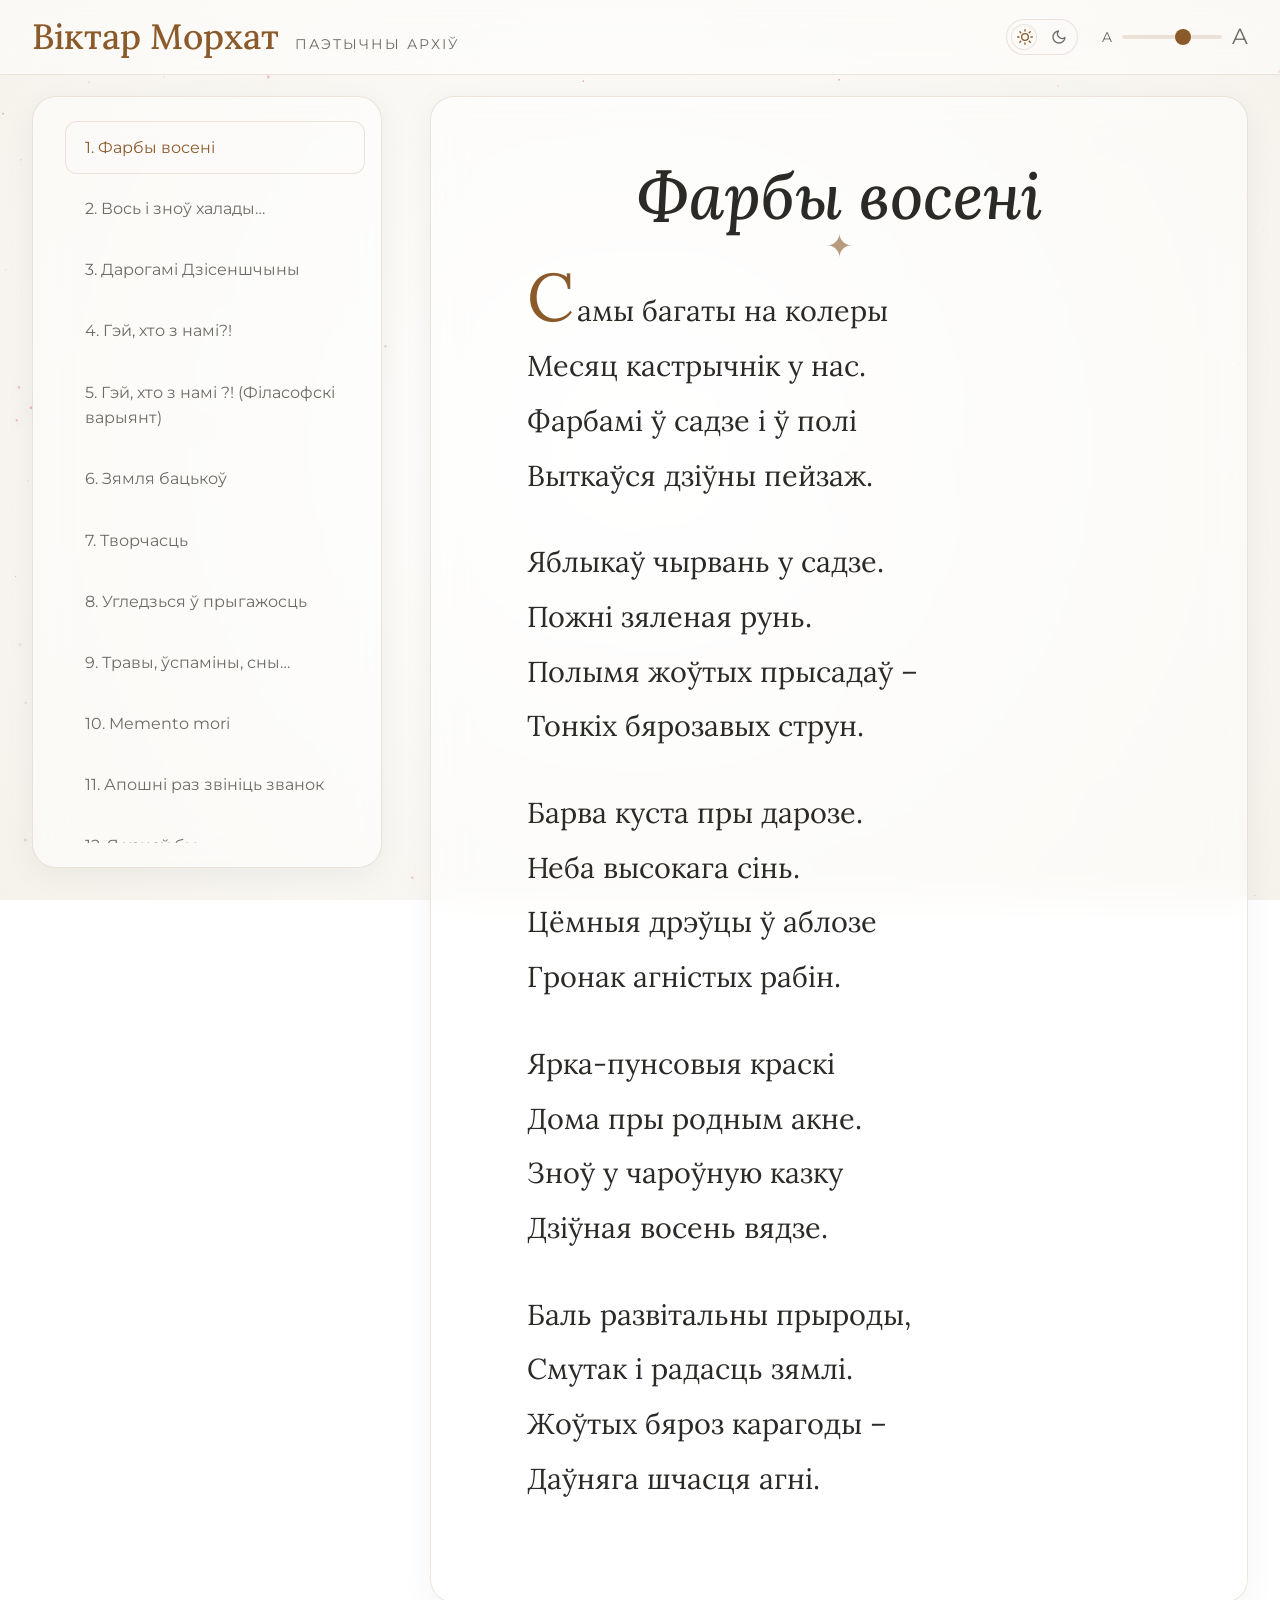
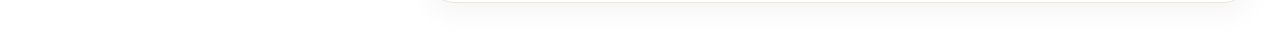
==== commit 48e09b07: "Убрал двойной дефис в корневом index.html" ====
--- a/index.html
+++ b/index.html
@@ -841,7 +841,7 @@
                 "title": "Прыедзьце на сустрэчу!",
                 "subtitle": "",
                 "epigraph": "",
-                "text": "Не шмат мінулага прыкмет,\nІ клопат іншы думкі поўніць.\nАле яшчэ не сцёрся след,\nЯшчэ усіх нас можна ўспомніць.\n\nКаб стала крышачку цяплей\nЎ студзёным свеце, --\nСяброўства з часам даражэй, –\n\nСтамляе нас будзённы дзень,\nКалі жывём без мэты.\nХай дойдзе радасці прамень\nЗ чароўнай метай:\n\n“Сяброўства з часам даражэй –\nПрыедзьце на сустрэчу,\nКаб стала крышачку цяплей\nНа белым свеце…”\n\nУ многіх, мусіць, ўнукі ёсць,\nПавырасталі дзеці…\nСвайму юнацтву будзеш госць.\nПрыедзь жа на сустрэчу!\n\nХай стане крышачку цяплей\nНа гэтым свеце\nСяброўства з часам даражэй.\nПрыедзь жа на сустрэчу!",
+                "text": "Не шмат мінулага прыкмет,\nІ клопат іншы думкі поўніць.\nАле яшчэ не сцёрся след,\nЯшчэ усіх нас можна ўспомніць.\n\nКаб стала крышачку цяплей\nЎ студзёным свеце, -\nСяброўства з часам даражэй, –\nПрыедзьце на сустрэчу!\n\nСтамляе нас будзённы дзень,\nКалі жывём без мэты.\nХай дойдзе радасці прамень\nЗ чароўнай метай:\n\n“Сяброўства з часам даражэй –\nПрыедзьце на сустрэчу,\nКаб стала крышачку цяплей\nНа белым свеце…”\n\nУ многіх, мусіць, ўнукі ёсць,\nПавырасталі дзеці…\nСвайму юнацтву будзеш госць.\nПрыедзь жа на сустрэчу!\n\nХай стане крышачку цяплей\nНа гэтым свеце\nСяброўства з часам даражэй.\nПрыедзь жа на сустрэчу!",
                 "date": "08. 12. 2004 г.",
                 "footnotes": ""
             },
